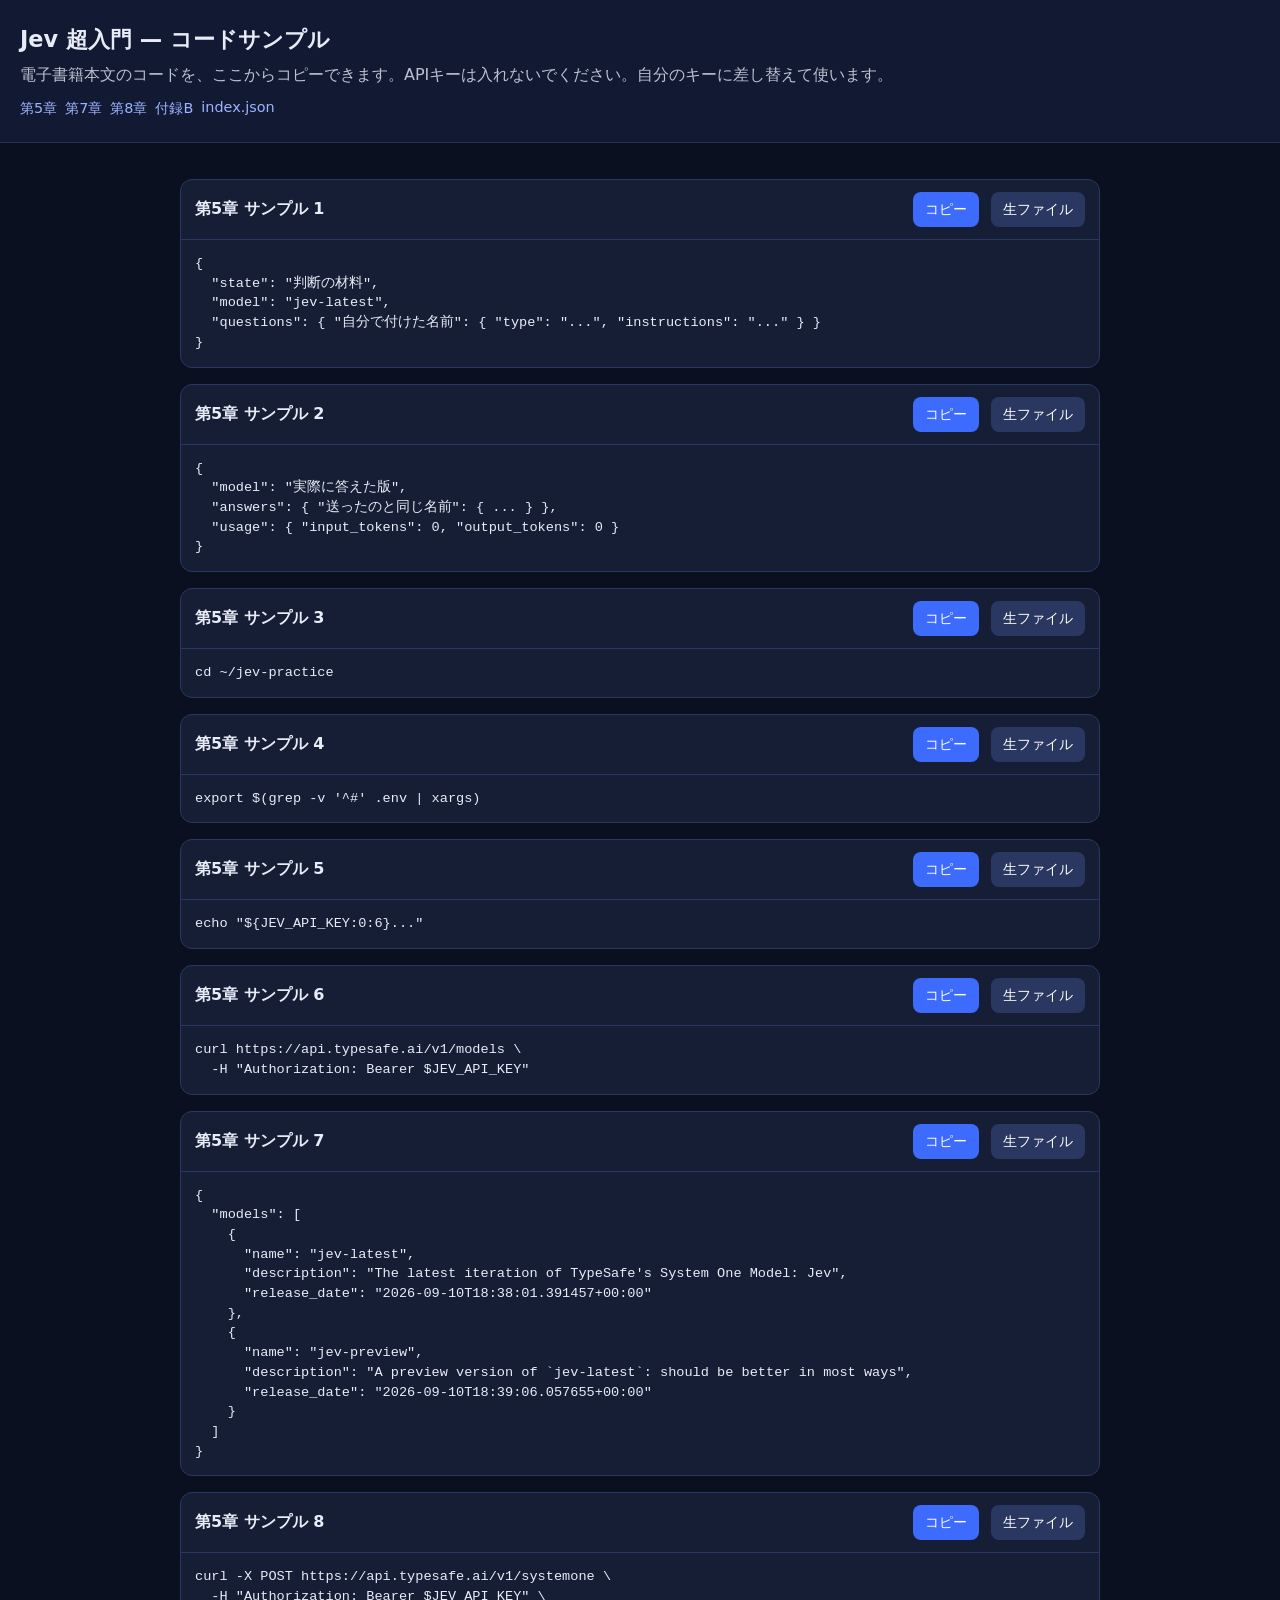
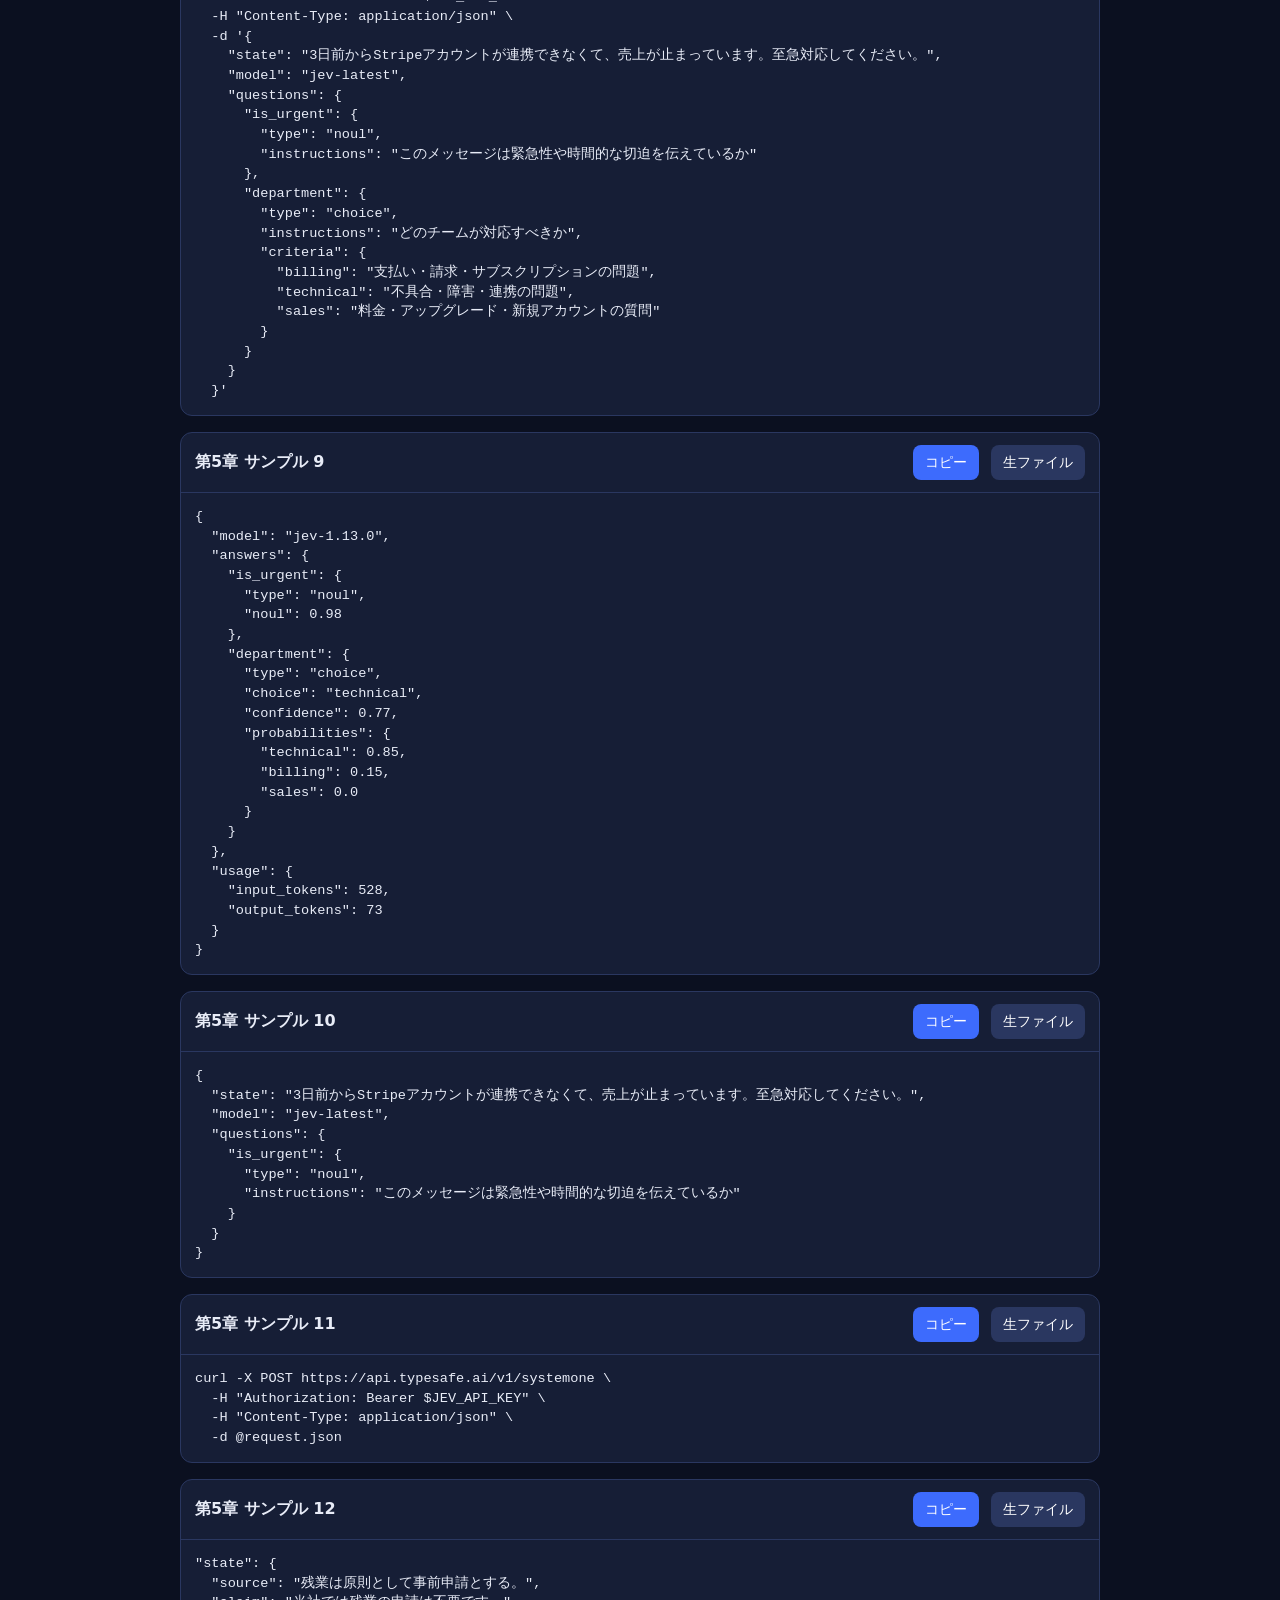
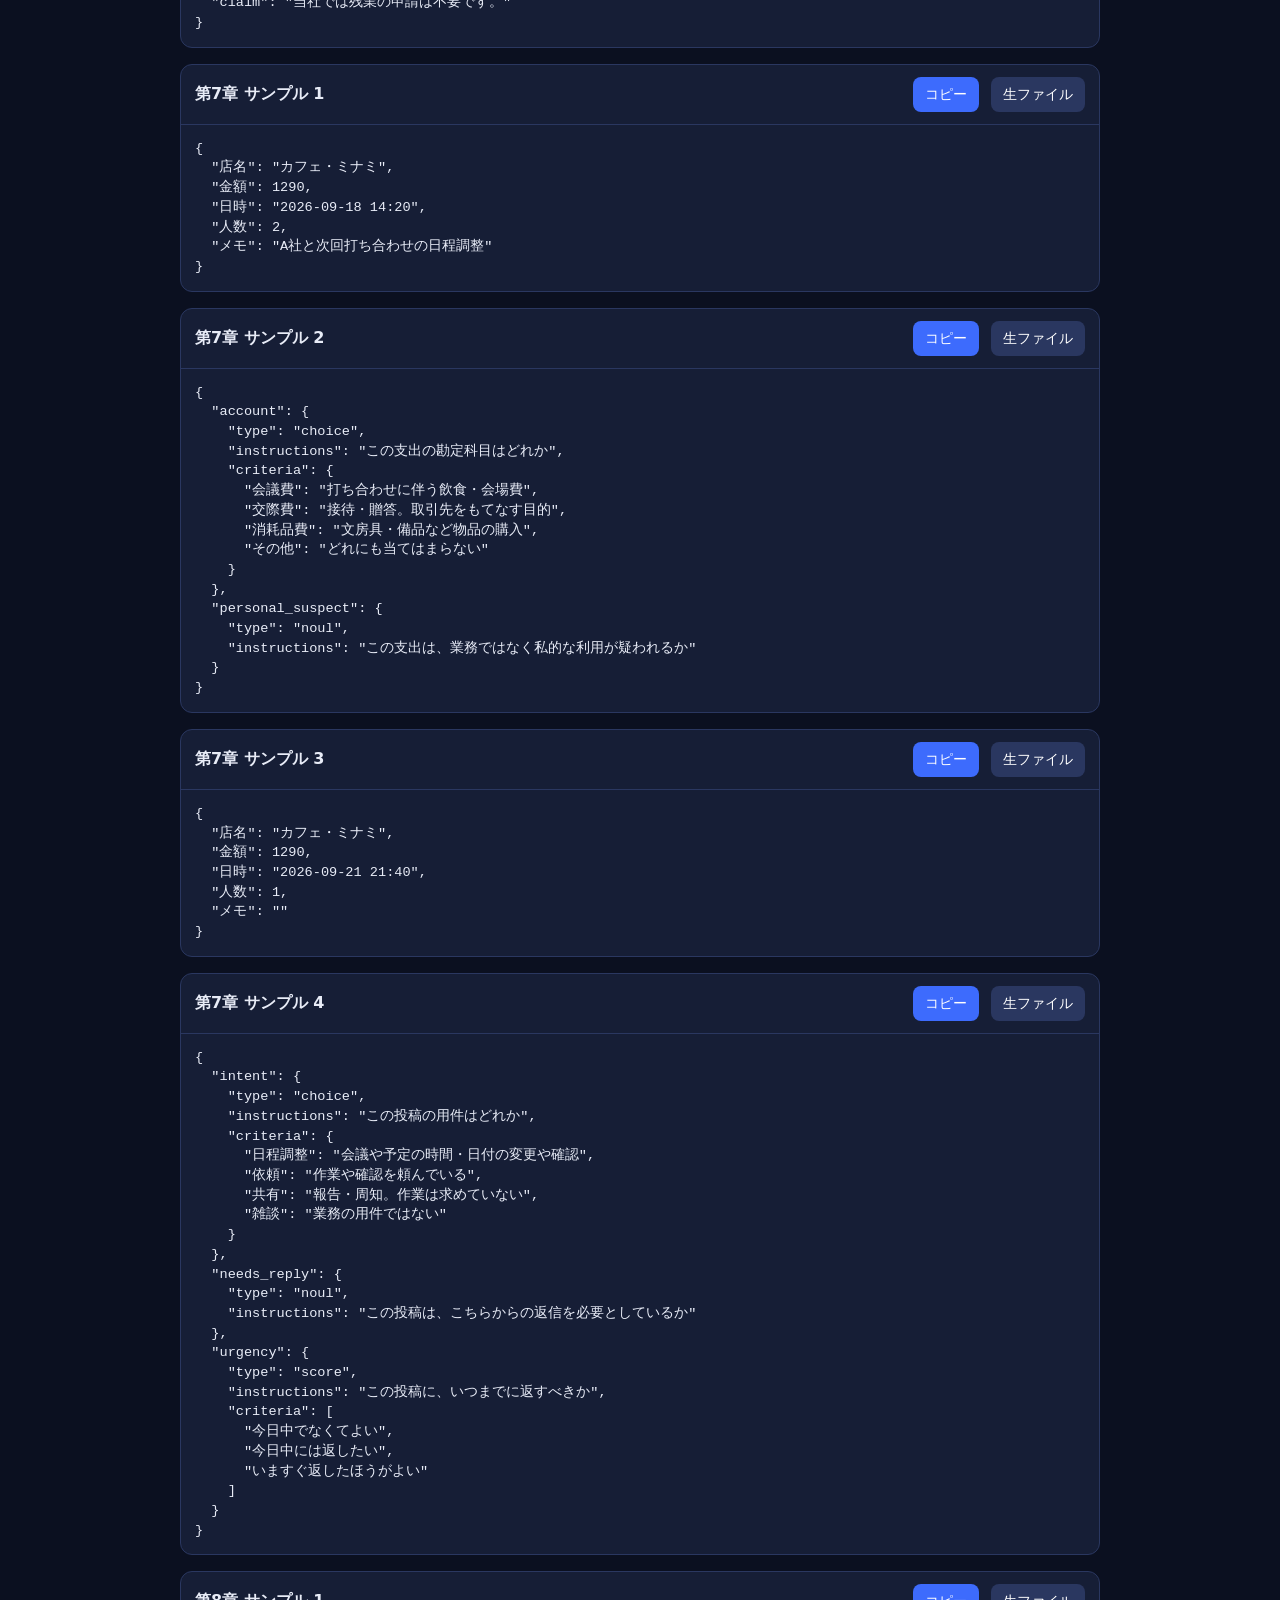
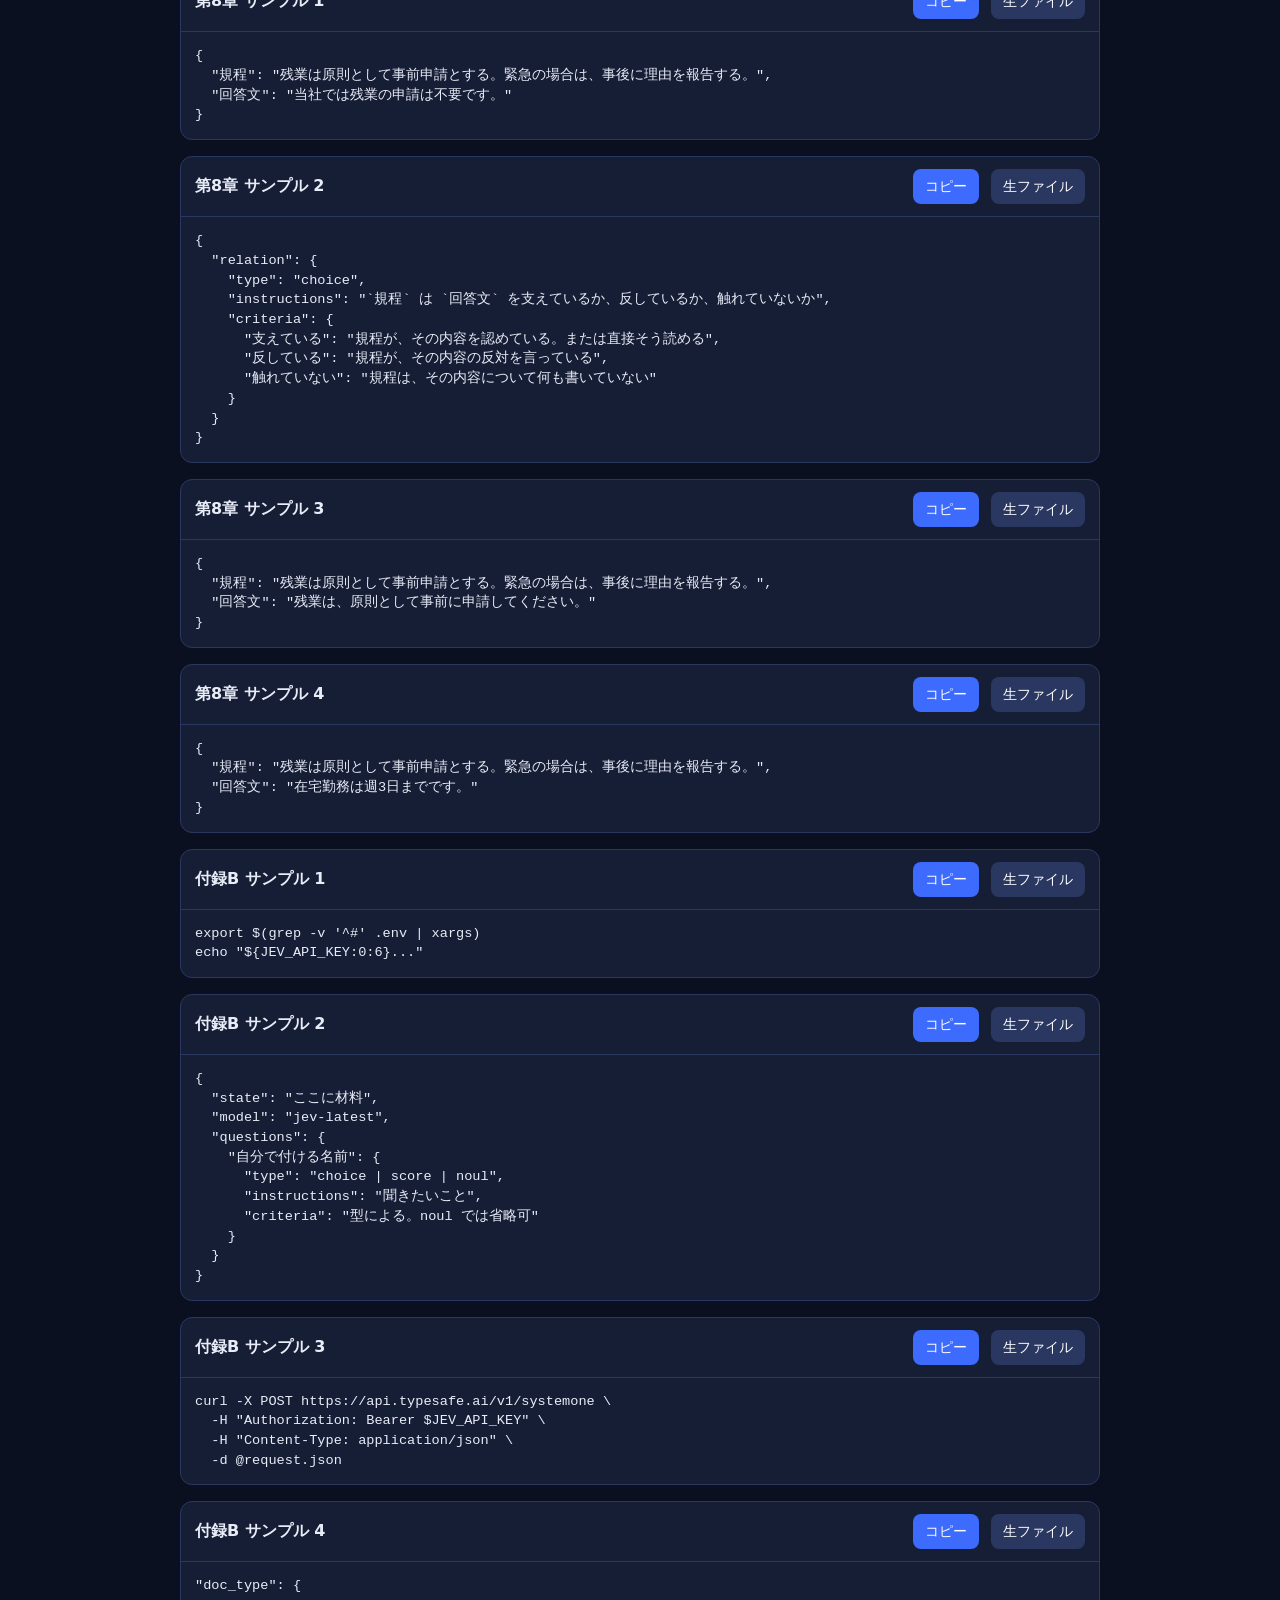
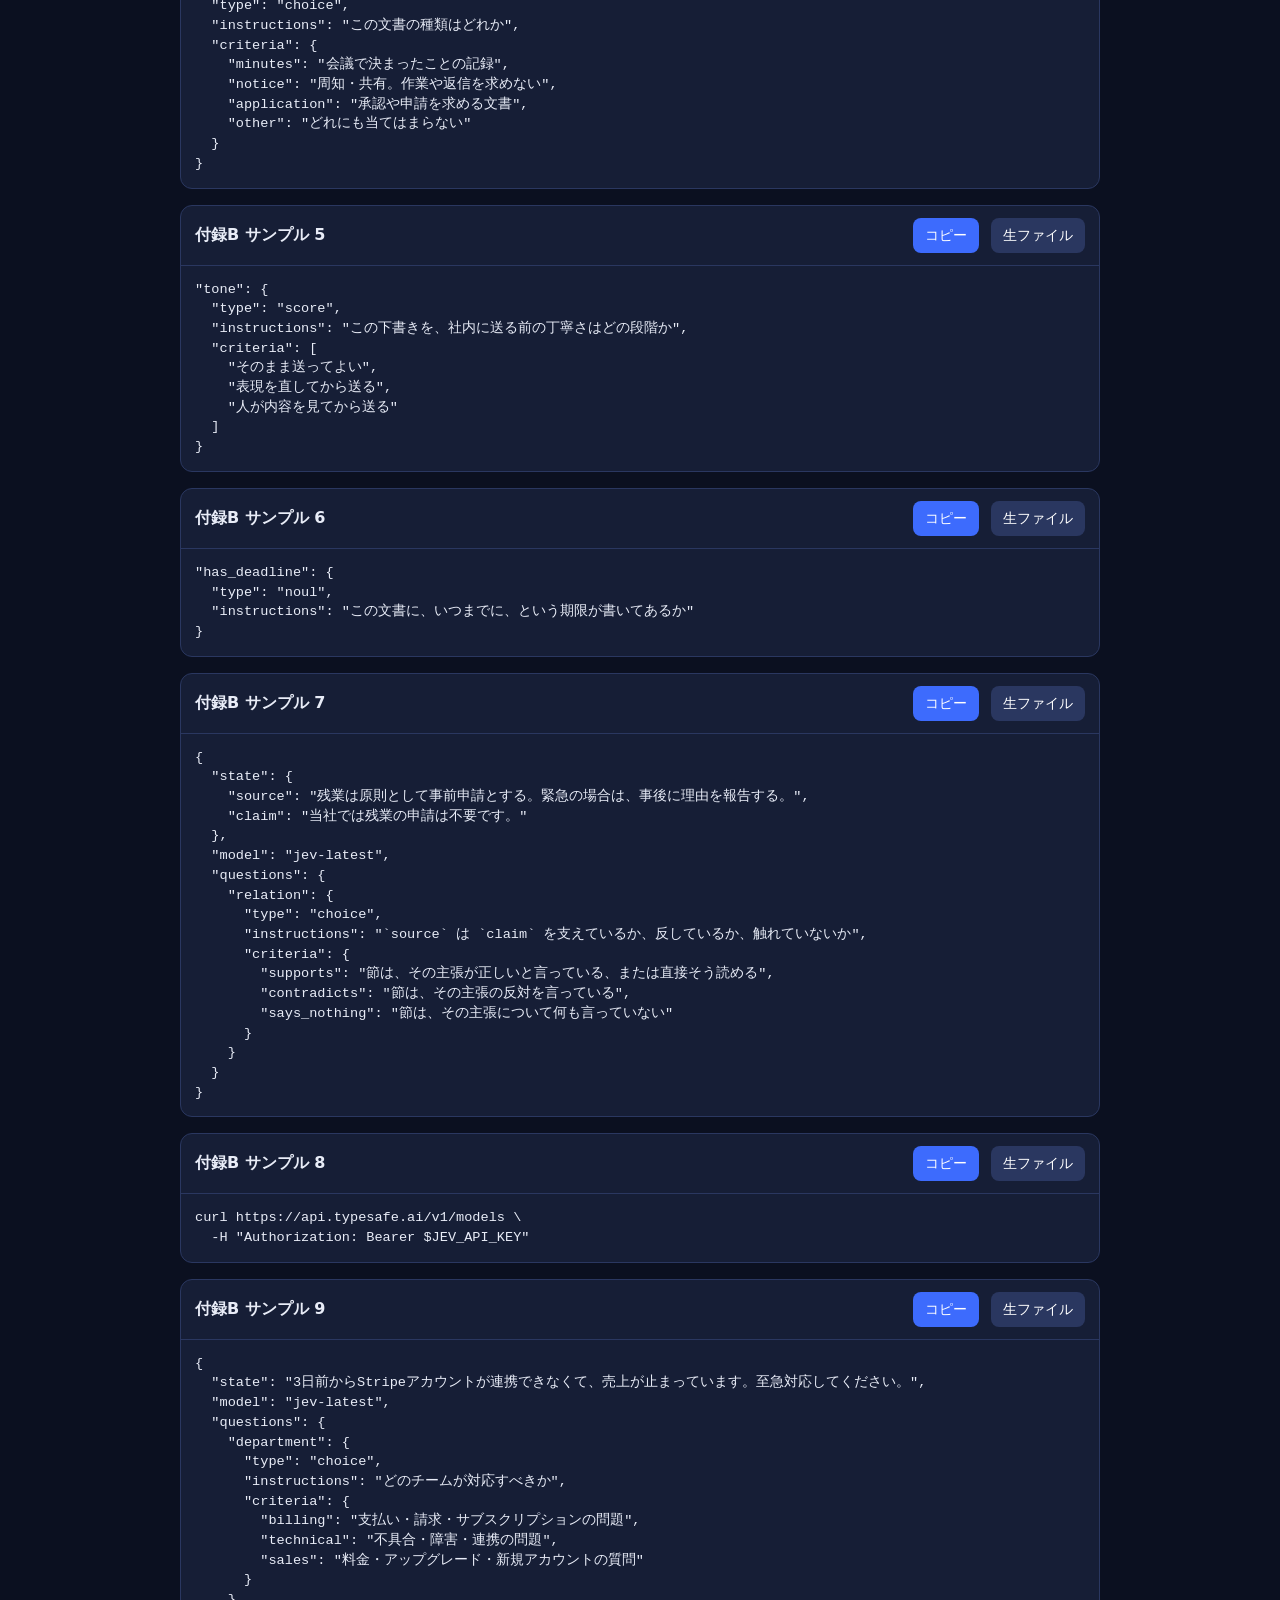
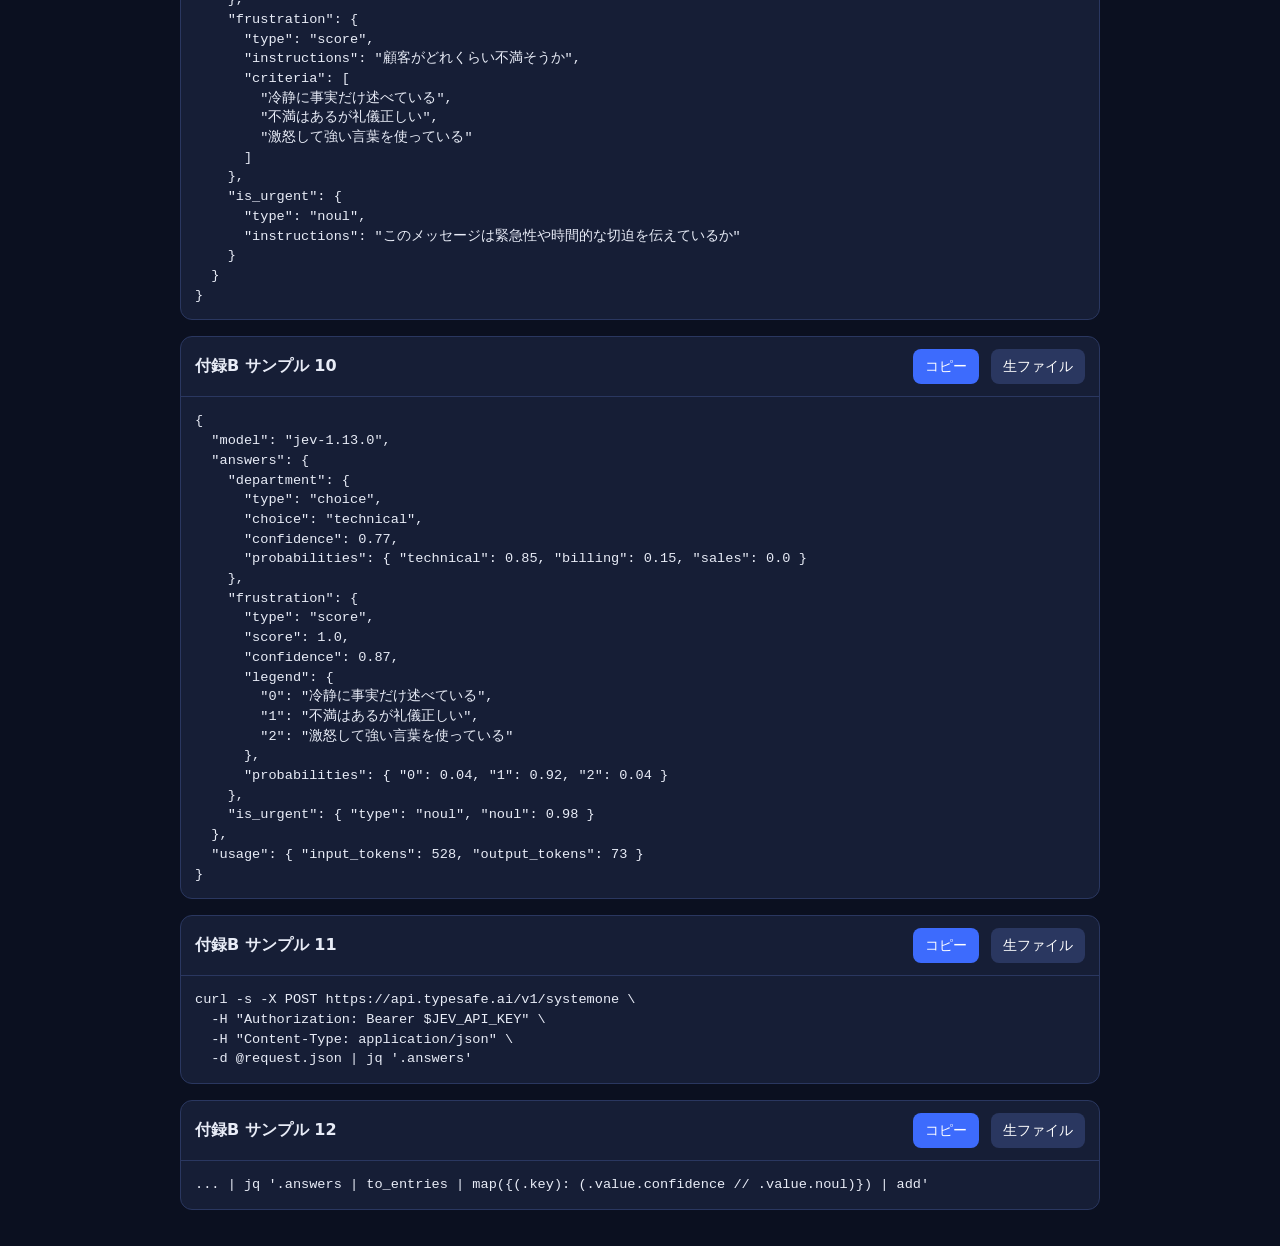
==== index.html @ a3aa5160 "Add Jev ebook code samples for GitHub Pages" ====
<!DOCTYPE html>
<html lang="ja"><head><meta charset="utf-8"/><meta name="viewport" content="width=device-width, initial-scale=1"/>
<title>Jev 本 — コードサンプル</title>
<style>
body{font-family:ui-sans-serif,system-ui,sans-serif;margin:0;background:#0b1020;color:#e8ecf7}
header.site{padding:24px 20px;border-bottom:1px solid #243056;background:#121933}
header.site h1{margin:0 0 8px;font-size:1.4rem}
header.site p{margin:0;opacity:.8;line-height:1.5}
main{max-width:920px;margin:0 auto;padding:20px}
.card{background:#161e36;border:1px solid #2a3760;border-radius:12px;margin:16px 0;overflow:hidden}
.card header{display:flex;gap:12px;align-items:center;padding:12px 14px;border-bottom:1px solid #2a3760;flex-wrap:wrap}
.card h2{flex:1;margin:0;font-size:1rem;min-width:180px}
.card button,.card a{background:#3d6bfd;color:#fff;border:0;border-radius:8px;padding:8px 12px;text-decoration:none;font-size:.9rem;cursor:pointer}
.card a{background:#2a3760}
pre{margin:0;padding:14px;overflow:auto;font-size:.85rem;line-height:1.45}
.toast{position:fixed;right:16px;bottom:16px;background:#22c55e;color:#052e16;padding:10px 14px;border-radius:8px;display:none}
nav{display:flex;flex-wrap:wrap;gap:8px;margin-top:12px}
nav a{color:#9db4ff;text-decoration:none;font-size:.9rem}
</style></head><body>
<header class="site">
  <h1>Jev 超入門 — コードサンプル</h1>
  <p>電子書籍本文のコードを、ここからコピーできます。APIキーは入れないでください。自分のキーに差し替えて使います。</p>
  <nav>
    <a href="#ch05-01">第5章</a>
    <a href="#ch07-01">第7章</a>
    <a href="#ch08-01">第8章</a>
    <a href="#apb-01">付録B</a>
    <a href="samples/index.json">index.json</a>
  </nav>
</header>
<main>
<section class="card" id="ch05-01">
  <header><h2>第5章 サンプル 1</h2>
  <button type="button" data-copy="ch05-01">コピー</button>
  <a href="samples/ch05/01.json">生ファイル</a></header>
  <pre><code id="code-ch05-01" class="language-json">{
  "state": "判断の材料",
  "model": "jev-latest",
  "questions": { "自分で付けた名前": { "type": "...", "instructions": "..." } }
}
</code></pre>
</section><section class="card" id="ch05-02">
  <header><h2>第5章 サンプル 2</h2>
  <button type="button" data-copy="ch05-02">コピー</button>
  <a href="samples/ch05/02.json">生ファイル</a></header>
  <pre><code id="code-ch05-02" class="language-json">{
  "model": "実際に答えた版",
  "answers": { "送ったのと同じ名前": { ... } },
  "usage": { "input_tokens": 0, "output_tokens": 0 }
}
</code></pre>
</section><section class="card" id="ch05-03">
  <header><h2>第5章 サンプル 3</h2>
  <button type="button" data-copy="ch05-03">コピー</button>
  <a href="samples/ch05/03.sh">生ファイル</a></header>
  <pre><code id="code-ch05-03" class="language-bash">cd ~/jev-practice
</code></pre>
</section><section class="card" id="ch05-04">
  <header><h2>第5章 サンプル 4</h2>
  <button type="button" data-copy="ch05-04">コピー</button>
  <a href="samples/ch05/04.sh">生ファイル</a></header>
  <pre><code id="code-ch05-04" class="language-bash">export $(grep -v '^#' .env | xargs)
</code></pre>
</section><section class="card" id="ch05-05">
  <header><h2>第5章 サンプル 5</h2>
  <button type="button" data-copy="ch05-05">コピー</button>
  <a href="samples/ch05/05.sh">生ファイル</a></header>
  <pre><code id="code-ch05-05" class="language-bash">echo "${JEV_API_KEY:0:6}..."
</code></pre>
</section><section class="card" id="ch05-06">
  <header><h2>第5章 サンプル 6</h2>
  <button type="button" data-copy="ch05-06">コピー</button>
  <a href="samples/ch05/06.sh">生ファイル</a></header>
  <pre><code id="code-ch05-06" class="language-bash">curl https://api.typesafe.ai/v1/models \
  -H "Authorization: Bearer $JEV_API_KEY"
</code></pre>
</section><section class="card" id="ch05-07">
  <header><h2>第5章 サンプル 7</h2>
  <button type="button" data-copy="ch05-07">コピー</button>
  <a href="samples/ch05/07.json">生ファイル</a></header>
  <pre><code id="code-ch05-07" class="language-json">{
  "models": [
    {
      "name": "jev-latest",
      "description": "The latest iteration of TypeSafe's System One Model: Jev",
      "release_date": "2026-09-10T18:38:01.391457+00:00"
    },
    {
      "name": "jev-preview",
      "description": "A preview version of `jev-latest`: should be better in most ways",
      "release_date": "2026-09-10T18:39:06.057655+00:00"
    }
  ]
}
</code></pre>
</section><section class="card" id="ch05-08">
  <header><h2>第5章 サンプル 8</h2>
  <button type="button" data-copy="ch05-08">コピー</button>
  <a href="samples/ch05/08.sh">生ファイル</a></header>
  <pre><code id="code-ch05-08" class="language-bash">curl -X POST https://api.typesafe.ai/v1/systemone \
  -H "Authorization: Bearer $JEV_API_KEY" \
  -H "Content-Type: application/json" \
  -d '{
    "state": "3日前からStripeアカウントが連携できなくて、売上が止まっています。至急対応してください。",
    "model": "jev-latest",
    "questions": {
      "is_urgent": {
        "type": "noul",
        "instructions": "このメッセージは緊急性や時間的な切迫を伝えているか"
      },
      "department": {
        "type": "choice",
        "instructions": "どのチームが対応すべきか",
        "criteria": {
          "billing": "支払い・請求・サブスクリプションの問題",
          "technical": "不具合・障害・連携の問題",
          "sales": "料金・アップグレード・新規アカウントの質問"
        }
      }
    }
  }'
</code></pre>
</section><section class="card" id="ch05-09">
  <header><h2>第5章 サンプル 9</h2>
  <button type="button" data-copy="ch05-09">コピー</button>
  <a href="samples/ch05/09.json">生ファイル</a></header>
  <pre><code id="code-ch05-09" class="language-json">{
  "model": "jev-1.13.0",
  "answers": {
    "is_urgent": {
      "type": "noul",
      "noul": 0.98
    },
    "department": {
      "type": "choice",
      "choice": "technical",
      "confidence": 0.77,
      "probabilities": {
        "technical": 0.85,
        "billing": 0.15,
        "sales": 0.0
      }
    }
  },
  "usage": {
    "input_tokens": 528,
    "output_tokens": 73
  }
}
</code></pre>
</section><section class="card" id="ch05-10">
  <header><h2>第5章 サンプル 10</h2>
  <button type="button" data-copy="ch05-10">コピー</button>
  <a href="samples/ch05/10.json">生ファイル</a></header>
  <pre><code id="code-ch05-10" class="language-json">{
  "state": "3日前からStripeアカウントが連携できなくて、売上が止まっています。至急対応してください。",
  "model": "jev-latest",
  "questions": {
    "is_urgent": {
      "type": "noul",
      "instructions": "このメッセージは緊急性や時間的な切迫を伝えているか"
    }
  }
}
</code></pre>
</section><section class="card" id="ch05-11">
  <header><h2>第5章 サンプル 11</h2>
  <button type="button" data-copy="ch05-11">コピー</button>
  <a href="samples/ch05/11.sh">生ファイル</a></header>
  <pre><code id="code-ch05-11" class="language-bash">curl -X POST https://api.typesafe.ai/v1/systemone \
  -H "Authorization: Bearer $JEV_API_KEY" \
  -H "Content-Type: application/json" \
  -d @request.json
</code></pre>
</section><section class="card" id="ch05-12">
  <header><h2>第5章 サンプル 12</h2>
  <button type="button" data-copy="ch05-12">コピー</button>
  <a href="samples/ch05/12.json">生ファイル</a></header>
  <pre><code id="code-ch05-12" class="language-json">"state": {
  "source": "残業は原則として事前申請とする。",
  "claim": "当社では残業の申請は不要です。"
}
</code></pre>
</section><section class="card" id="ch07-01">
  <header><h2>第7章 サンプル 1</h2>
  <button type="button" data-copy="ch07-01">コピー</button>
  <a href="samples/ch07/01.json">生ファイル</a></header>
  <pre><code id="code-ch07-01" class="language-json">{
  "店名": "カフェ・ミナミ",
  "金額": 1290,
  "日時": "2026-09-18 14:20",
  "人数": 2,
  "メモ": "A社と次回打ち合わせの日程調整"
}
</code></pre>
</section><section class="card" id="ch07-02">
  <header><h2>第7章 サンプル 2</h2>
  <button type="button" data-copy="ch07-02">コピー</button>
  <a href="samples/ch07/02.json">生ファイル</a></header>
  <pre><code id="code-ch07-02" class="language-json">{
  "account": {
    "type": "choice",
    "instructions": "この支出の勘定科目はどれか",
    "criteria": {
      "会議費": "打ち合わせに伴う飲食・会場費",
      "交際費": "接待・贈答。取引先をもてなす目的",
      "消耗品費": "文房具・備品など物品の購入",
      "その他": "どれにも当てはまらない"
    }
  },
  "personal_suspect": {
    "type": "noul",
    "instructions": "この支出は、業務ではなく私的な利用が疑われるか"
  }
}
</code></pre>
</section><section class="card" id="ch07-03">
  <header><h2>第7章 サンプル 3</h2>
  <button type="button" data-copy="ch07-03">コピー</button>
  <a href="samples/ch07/03.json">生ファイル</a></header>
  <pre><code id="code-ch07-03" class="language-json">{
  "店名": "カフェ・ミナミ",
  "金額": 1290,
  "日時": "2026-09-21 21:40",
  "人数": 1,
  "メモ": ""
}
</code></pre>
</section><section class="card" id="ch07-04">
  <header><h2>第7章 サンプル 4</h2>
  <button type="button" data-copy="ch07-04">コピー</button>
  <a href="samples/ch07/04.json">生ファイル</a></header>
  <pre><code id="code-ch07-04" class="language-json">{
  "intent": {
    "type": "choice",
    "instructions": "この投稿の用件はどれか",
    "criteria": {
      "日程調整": "会議や予定の時間・日付の変更や確認",
      "依頼": "作業や確認を頼んでいる",
      "共有": "報告・周知。作業は求めていない",
      "雑談": "業務の用件ではない"
    }
  },
  "needs_reply": {
    "type": "noul",
    "instructions": "この投稿は、こちらからの返信を必要としているか"
  },
  "urgency": {
    "type": "score",
    "instructions": "この投稿に、いつまでに返すべきか",
    "criteria": [
      "今日中でなくてよい",
      "今日中には返したい",
      "いますぐ返したほうがよい"
    ]
  }
}
</code></pre>
</section><section class="card" id="ch08-01">
  <header><h2>第8章 サンプル 1</h2>
  <button type="button" data-copy="ch08-01">コピー</button>
  <a href="samples/ch08/01.json">生ファイル</a></header>
  <pre><code id="code-ch08-01" class="language-json">{
  "規程": "残業は原則として事前申請とする。緊急の場合は、事後に理由を報告する。",
  "回答文": "当社では残業の申請は不要です。"
}
</code></pre>
</section><section class="card" id="ch08-02">
  <header><h2>第8章 サンプル 2</h2>
  <button type="button" data-copy="ch08-02">コピー</button>
  <a href="samples/ch08/02.json">生ファイル</a></header>
  <pre><code id="code-ch08-02" class="language-json">{
  "relation": {
    "type": "choice",
    "instructions": "`規程` は `回答文` を支えているか、反しているか、触れていないか",
    "criteria": {
      "支えている": "規程が、その内容を認めている。または直接そう読める",
      "反している": "規程が、その内容の反対を言っている",
      "触れていない": "規程は、その内容について何も書いていない"
    }
  }
}
</code></pre>
</section><section class="card" id="ch08-03">
  <header><h2>第8章 サンプル 3</h2>
  <button type="button" data-copy="ch08-03">コピー</button>
  <a href="samples/ch08/03.json">生ファイル</a></header>
  <pre><code id="code-ch08-03" class="language-json">{
  "規程": "残業は原則として事前申請とする。緊急の場合は、事後に理由を報告する。",
  "回答文": "残業は、原則として事前に申請してください。"
}
</code></pre>
</section><section class="card" id="ch08-04">
  <header><h2>第8章 サンプル 4</h2>
  <button type="button" data-copy="ch08-04">コピー</button>
  <a href="samples/ch08/04.json">生ファイル</a></header>
  <pre><code id="code-ch08-04" class="language-json">{
  "規程": "残業は原則として事前申請とする。緊急の場合は、事後に理由を報告する。",
  "回答文": "在宅勤務は週3日までです。"
}
</code></pre>
</section><section class="card" id="apb-01">
  <header><h2>付録B サンプル 1</h2>
  <button type="button" data-copy="apb-01">コピー</button>
  <a href="samples/appendix-b/01.sh">生ファイル</a></header>
  <pre><code id="code-apb-01" class="language-bash">export $(grep -v '^#' .env | xargs)
echo "${JEV_API_KEY:0:6}..."
</code></pre>
</section><section class="card" id="apb-02">
  <header><h2>付録B サンプル 2</h2>
  <button type="button" data-copy="apb-02">コピー</button>
  <a href="samples/appendix-b/02.json">生ファイル</a></header>
  <pre><code id="code-apb-02" class="language-json">{
  "state": "ここに材料",
  "model": "jev-latest",
  "questions": {
    "自分で付ける名前": {
      "type": "choice | score | noul",
      "instructions": "聞きたいこと",
      "criteria": "型による。noul では省略可"
    }
  }
}
</code></pre>
</section><section class="card" id="apb-03">
  <header><h2>付録B サンプル 3</h2>
  <button type="button" data-copy="apb-03">コピー</button>
  <a href="samples/appendix-b/03.sh">生ファイル</a></header>
  <pre><code id="code-apb-03" class="language-bash">curl -X POST https://api.typesafe.ai/v1/systemone \
  -H "Authorization: Bearer $JEV_API_KEY" \
  -H "Content-Type: application/json" \
  -d @request.json
</code></pre>
</section><section class="card" id="apb-04">
  <header><h2>付録B サンプル 4</h2>
  <button type="button" data-copy="apb-04">コピー</button>
  <a href="samples/appendix-b/04.json">生ファイル</a></header>
  <pre><code id="code-apb-04" class="language-json">"doc_type": {
  "type": "choice",
  "instructions": "この文書の種類はどれか",
  "criteria": {
    "minutes": "会議で決まったことの記録",
    "notice": "周知・共有。作業や返信を求めない",
    "application": "承認や申請を求める文書",
    "other": "どれにも当てはまらない"
  }
}
</code></pre>
</section><section class="card" id="apb-05">
  <header><h2>付録B サンプル 5</h2>
  <button type="button" data-copy="apb-05">コピー</button>
  <a href="samples/appendix-b/05.json">生ファイル</a></header>
  <pre><code id="code-apb-05" class="language-json">"tone": {
  "type": "score",
  "instructions": "この下書きを、社内に送る前の丁寧さはどの段階か",
  "criteria": [
    "そのまま送ってよい",
    "表現を直してから送る",
    "人が内容を見てから送る"
  ]
}
</code></pre>
</section><section class="card" id="apb-06">
  <header><h2>付録B サンプル 6</h2>
  <button type="button" data-copy="apb-06">コピー</button>
  <a href="samples/appendix-b/06.json">生ファイル</a></header>
  <pre><code id="code-apb-06" class="language-json">"has_deadline": {
  "type": "noul",
  "instructions": "この文書に、いつまでに、という期限が書いてあるか"
}
</code></pre>
</section><section class="card" id="apb-07">
  <header><h2>付録B サンプル 7</h2>
  <button type="button" data-copy="apb-07">コピー</button>
  <a href="samples/appendix-b/07.json">生ファイル</a></header>
  <pre><code id="code-apb-07" class="language-json">{
  "state": {
    "source": "残業は原則として事前申請とする。緊急の場合は、事後に理由を報告する。",
    "claim": "当社では残業の申請は不要です。"
  },
  "model": "jev-latest",
  "questions": {
    "relation": {
      "type": "choice",
      "instructions": "`source` は `claim` を支えているか、反しているか、触れていないか",
      "criteria": {
        "supports": "節は、その主張が正しいと言っている、または直接そう読める",
        "contradicts": "節は、その主張の反対を言っている",
        "says_nothing": "節は、その主張について何も言っていない"
      }
    }
  }
}
</code></pre>
</section><section class="card" id="apb-08">
  <header><h2>付録B サンプル 8</h2>
  <button type="button" data-copy="apb-08">コピー</button>
  <a href="samples/appendix-b/08.sh">生ファイル</a></header>
  <pre><code id="code-apb-08" class="language-bash">curl https://api.typesafe.ai/v1/models \
  -H "Authorization: Bearer $JEV_API_KEY"
</code></pre>
</section><section class="card" id="apb-09">
  <header><h2>付録B サンプル 9</h2>
  <button type="button" data-copy="apb-09">コピー</button>
  <a href="samples/appendix-b/09.json">生ファイル</a></header>
  <pre><code id="code-apb-09" class="language-json">{
  "state": "3日前からStripeアカウントが連携できなくて、売上が止まっています。至急対応してください。",
  "model": "jev-latest",
  "questions": {
    "department": {
      "type": "choice",
      "instructions": "どのチームが対応すべきか",
      "criteria": {
        "billing": "支払い・請求・サブスクリプションの問題",
        "technical": "不具合・障害・連携の問題",
        "sales": "料金・アップグレード・新規アカウントの質問"
      }
    },
    "frustration": {
      "type": "score",
      "instructions": "顧客がどれくらい不満そうか",
      "criteria": [
        "冷静に事実だけ述べている",
        "不満はあるが礼儀正しい",
        "激怒して強い言葉を使っている"
      ]
    },
    "is_urgent": {
      "type": "noul",
      "instructions": "このメッセージは緊急性や時間的な切迫を伝えているか"
    }
  }
}
</code></pre>
</section><section class="card" id="apb-10">
  <header><h2>付録B サンプル 10</h2>
  <button type="button" data-copy="apb-10">コピー</button>
  <a href="samples/appendix-b/10.json">生ファイル</a></header>
  <pre><code id="code-apb-10" class="language-json">{
  "model": "jev-1.13.0",
  "answers": {
    "department": {
      "type": "choice",
      "choice": "technical",
      "confidence": 0.77,
      "probabilities": { "technical": 0.85, "billing": 0.15, "sales": 0.0 }
    },
    "frustration": {
      "type": "score",
      "score": 1.0,
      "confidence": 0.87,
      "legend": {
        "0": "冷静に事実だけ述べている",
        "1": "不満はあるが礼儀正しい",
        "2": "激怒して強い言葉を使っている"
      },
      "probabilities": { "0": 0.04, "1": 0.92, "2": 0.04 }
    },
    "is_urgent": { "type": "noul", "noul": 0.98 }
  },
  "usage": { "input_tokens": 528, "output_tokens": 73 }
}
</code></pre>
</section><section class="card" id="apb-11">
  <header><h2>付録B サンプル 11</h2>
  <button type="button" data-copy="apb-11">コピー</button>
  <a href="samples/appendix-b/11.sh">生ファイル</a></header>
  <pre><code id="code-apb-11" class="language-bash">curl -s -X POST https://api.typesafe.ai/v1/systemone \
  -H "Authorization: Bearer $JEV_API_KEY" \
  -H "Content-Type: application/json" \
  -d @request.json | jq '.answers'
</code></pre>
</section><section class="card" id="apb-12">
  <header><h2>付録B サンプル 12</h2>
  <button type="button" data-copy="apb-12">コピー</button>
  <a href="samples/appendix-b/12.sh">生ファイル</a></header>
  <pre><code id="code-apb-12" class="language-bash">... | jq '.answers | to_entries | map({(.key): (.value.confidence // .value.noul)}) | add'
</code></pre>
</section>
</main>
<div class="toast" id="toast">コピーしました</div>
<script>
document.querySelectorAll('[data-copy]').forEach(btn=>{
  btn.addEventListener('click', async ()=>{
    const id=btn.getAttribute('data-copy');
    const text=document.getElementById('code-'+id).innerText;
    await navigator.clipboard.writeText(text);
    const t=document.getElementById('toast');
    t.style.display='block';
    setTimeout(()=>t.style.display='none',1200);
  });
});
</script>
</body></html>
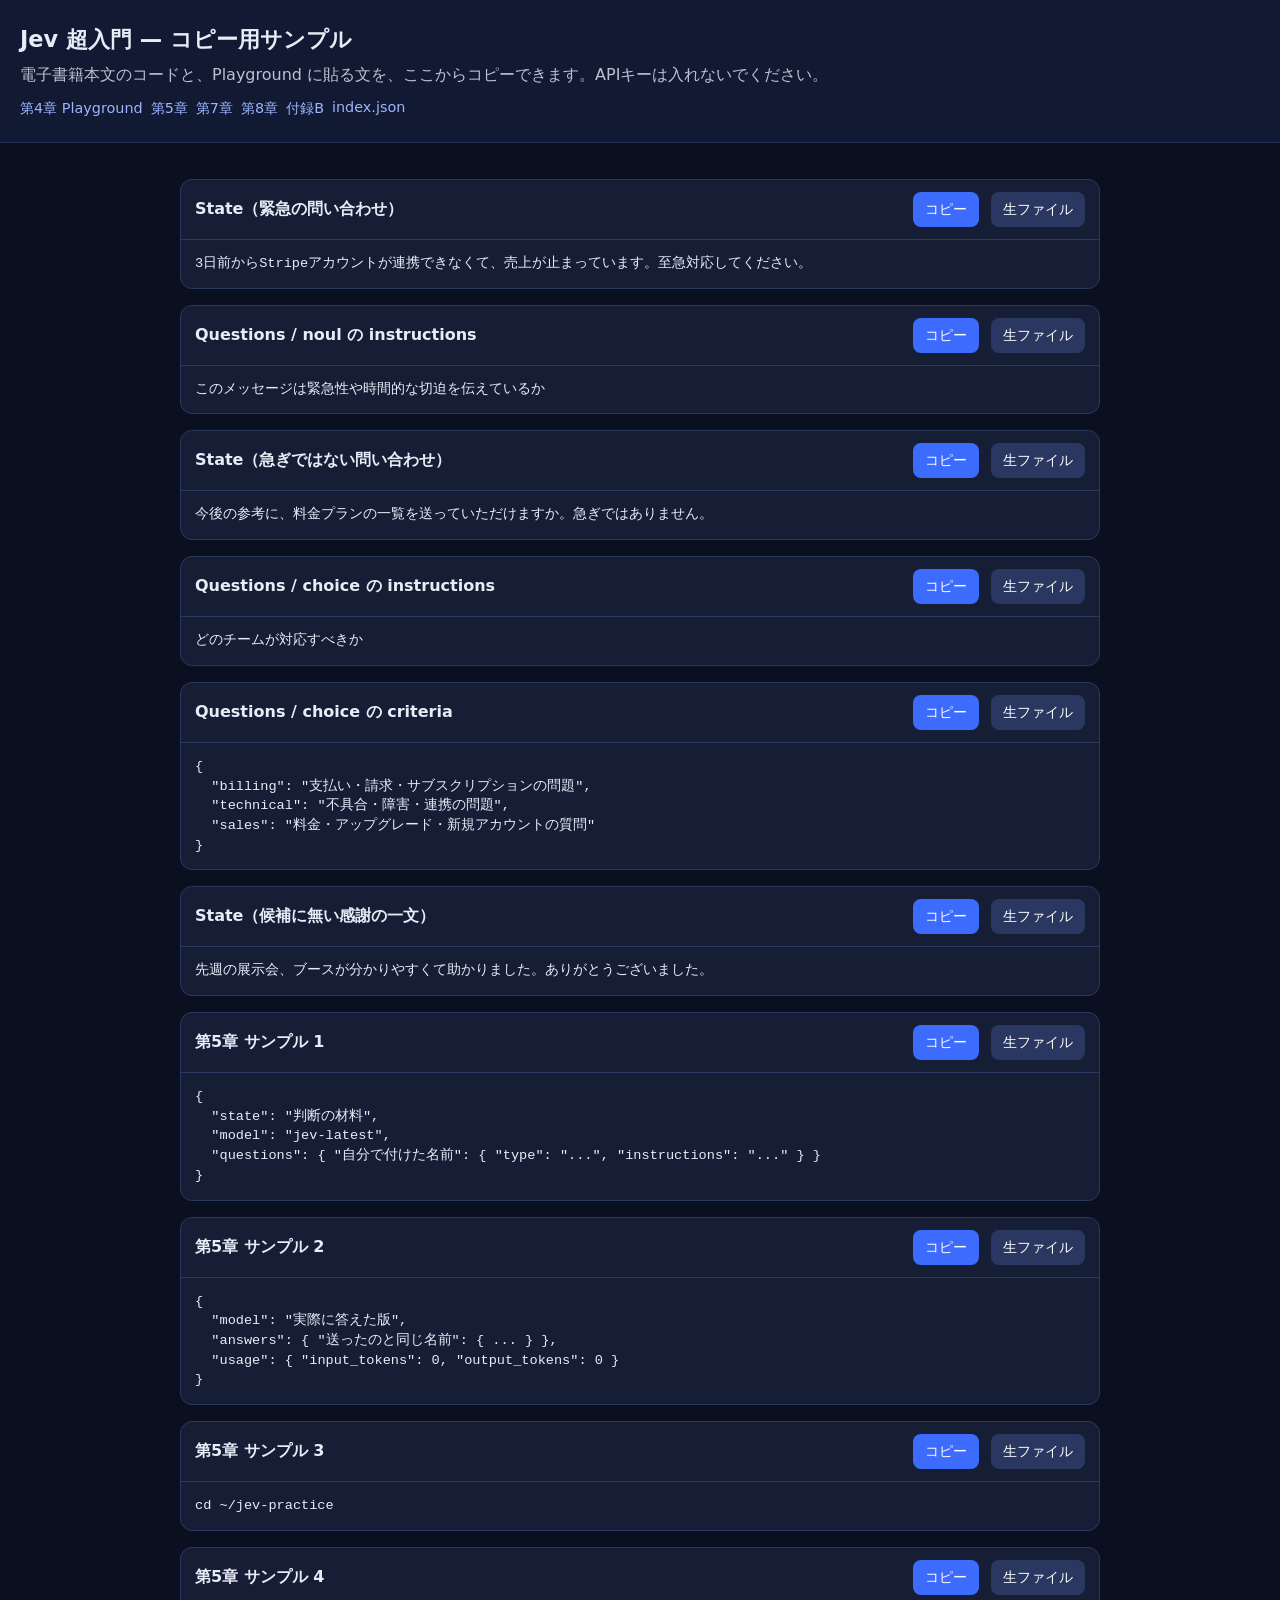
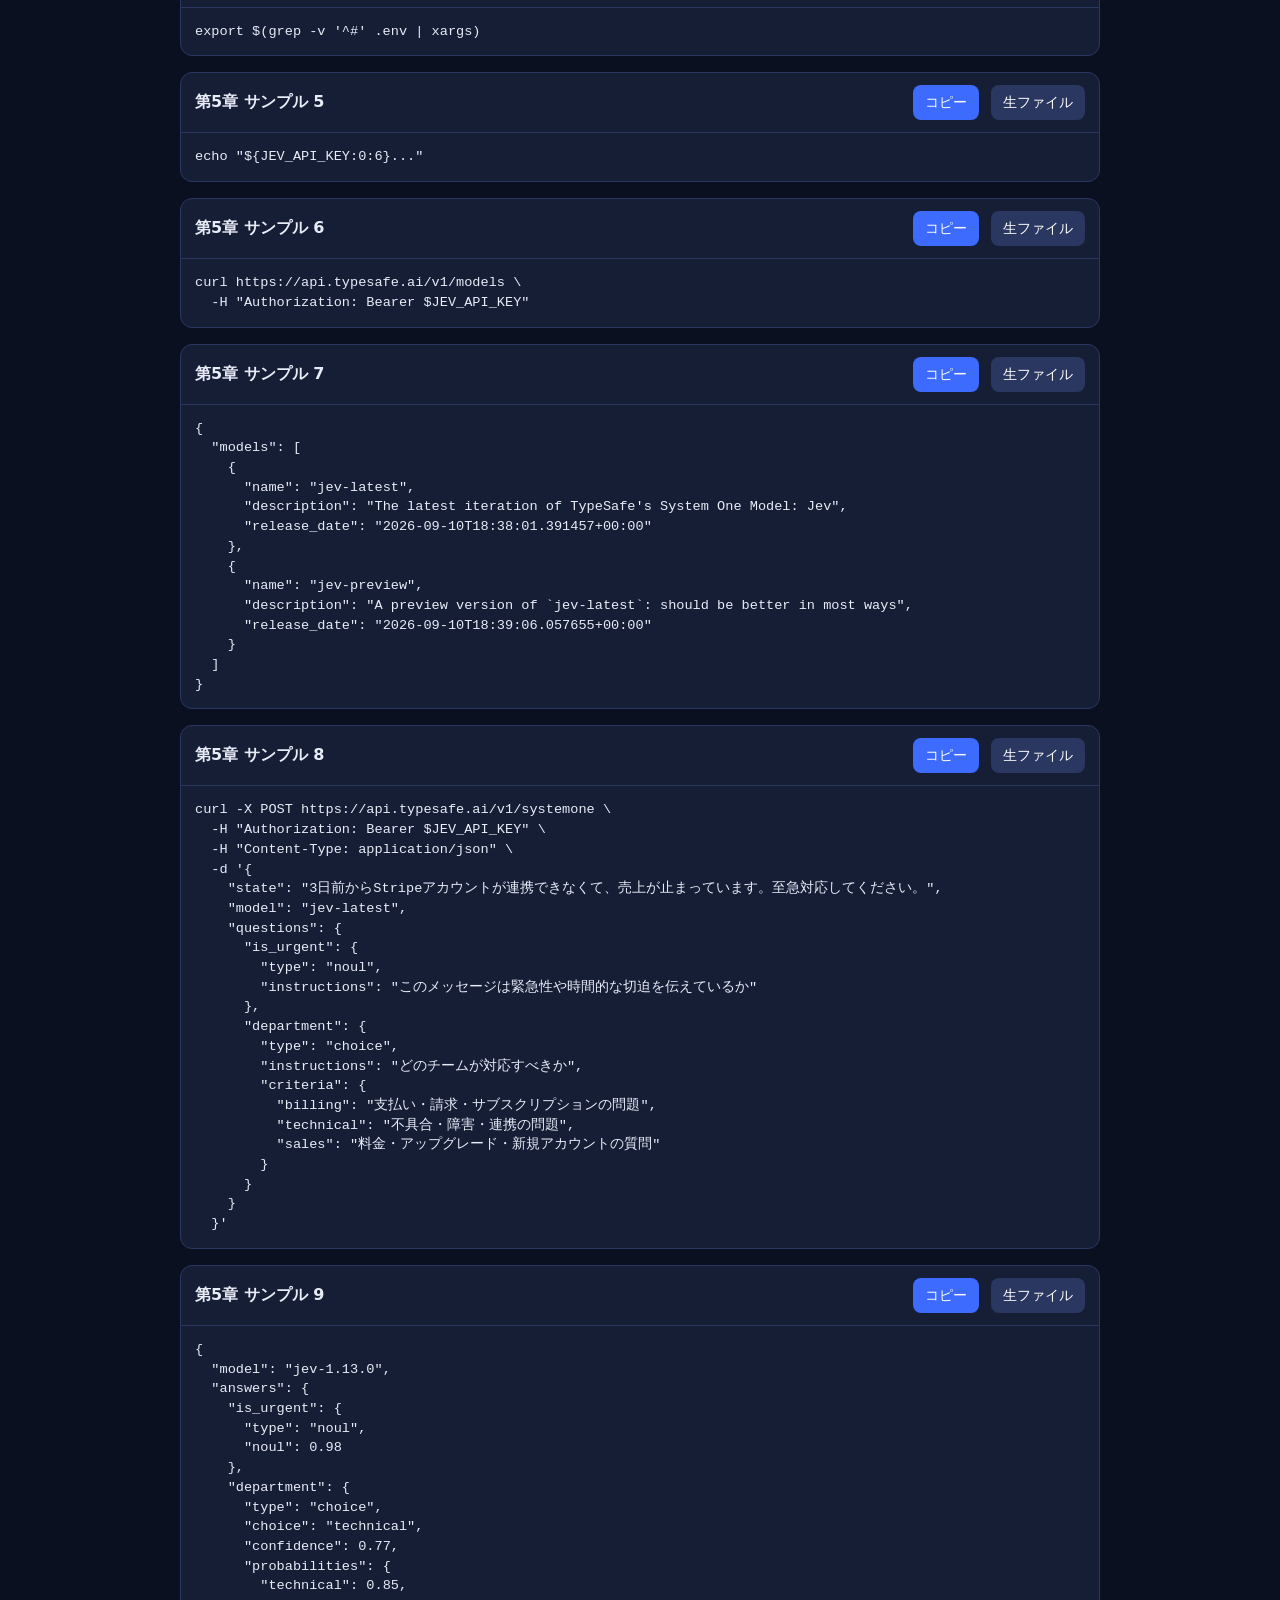
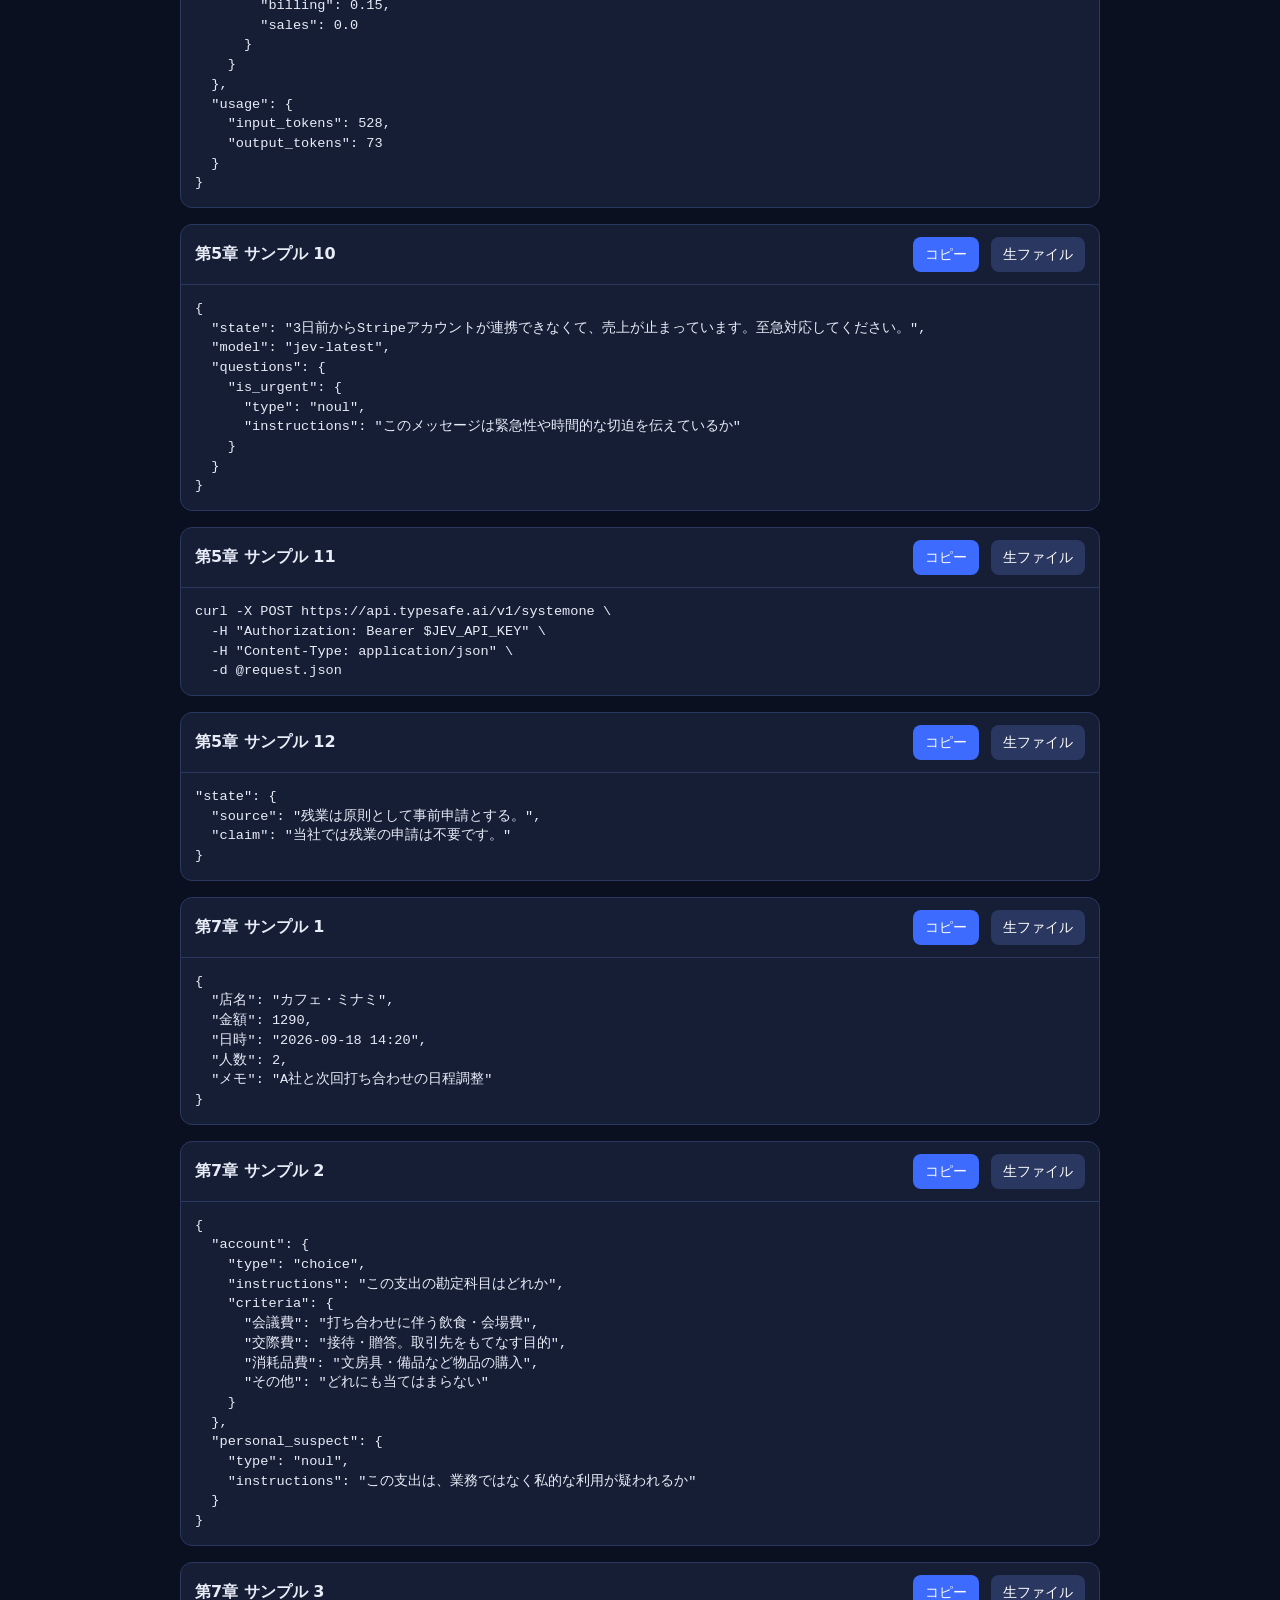
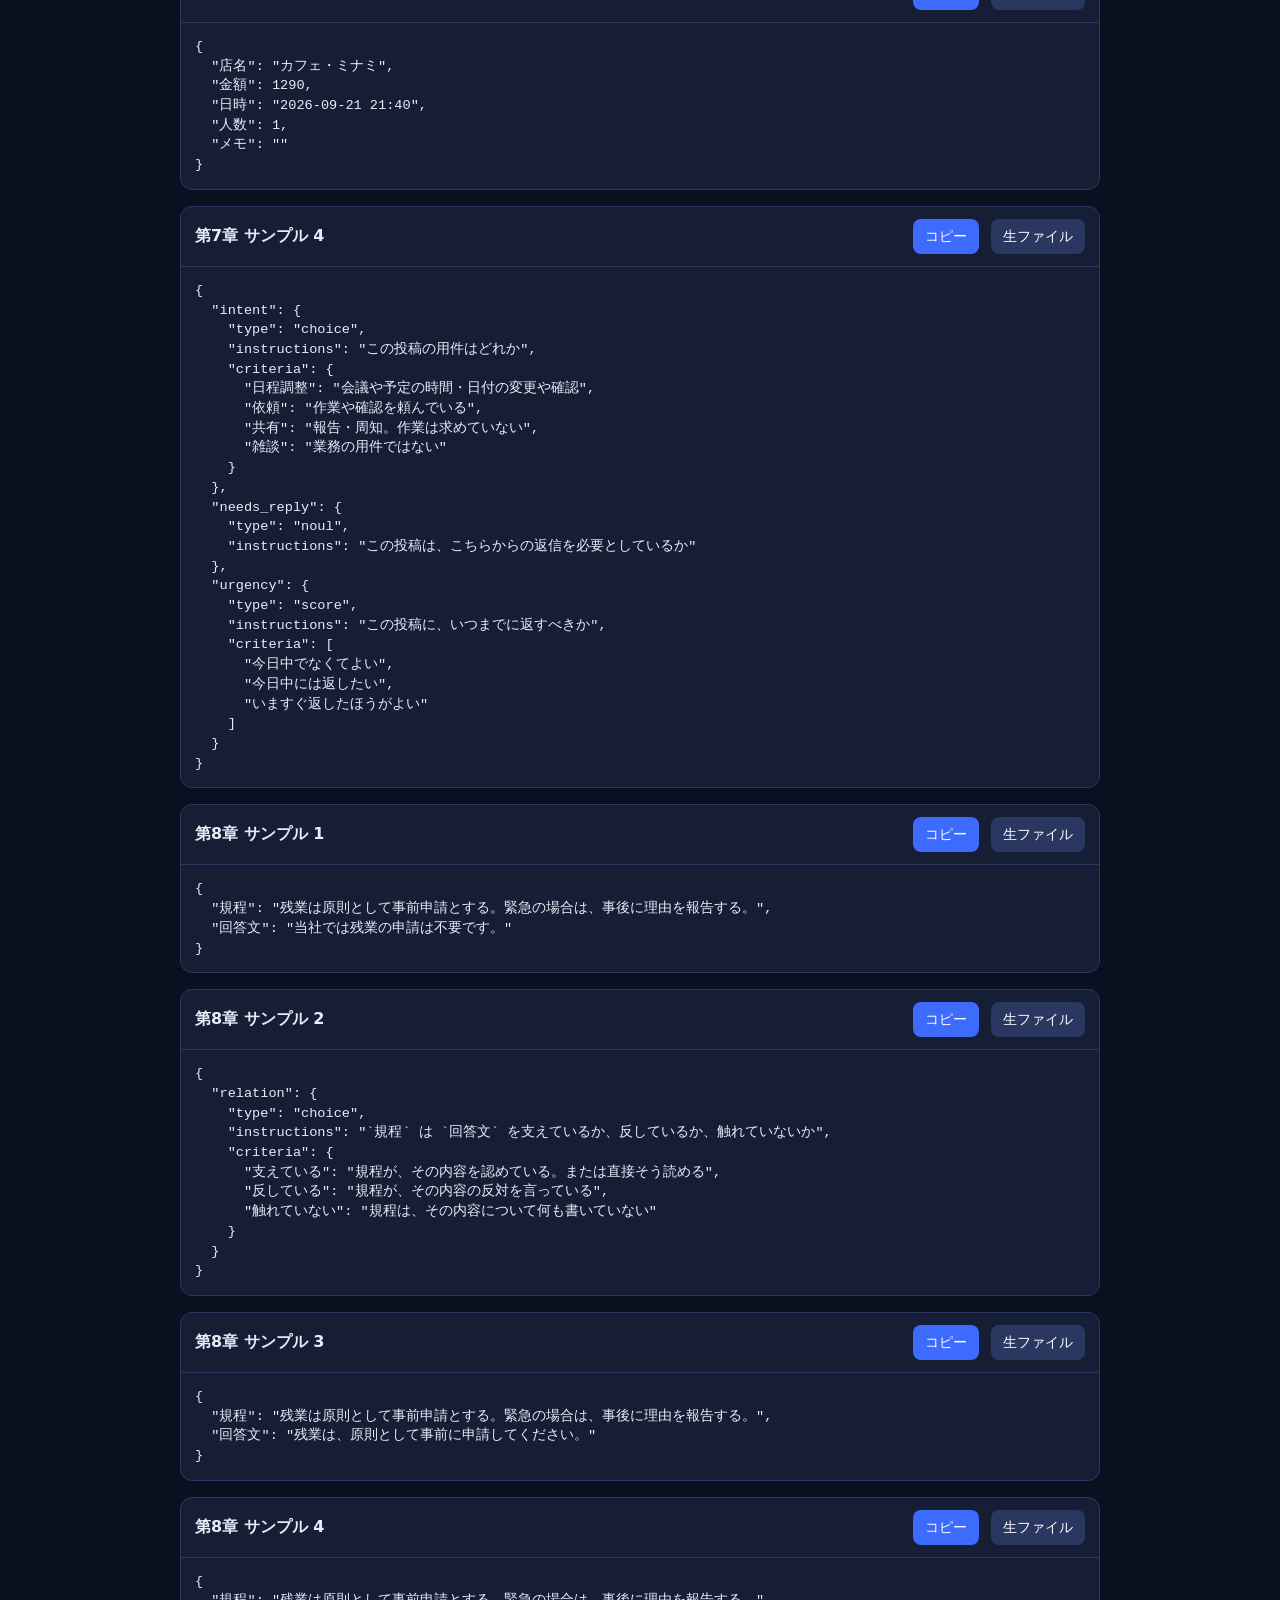
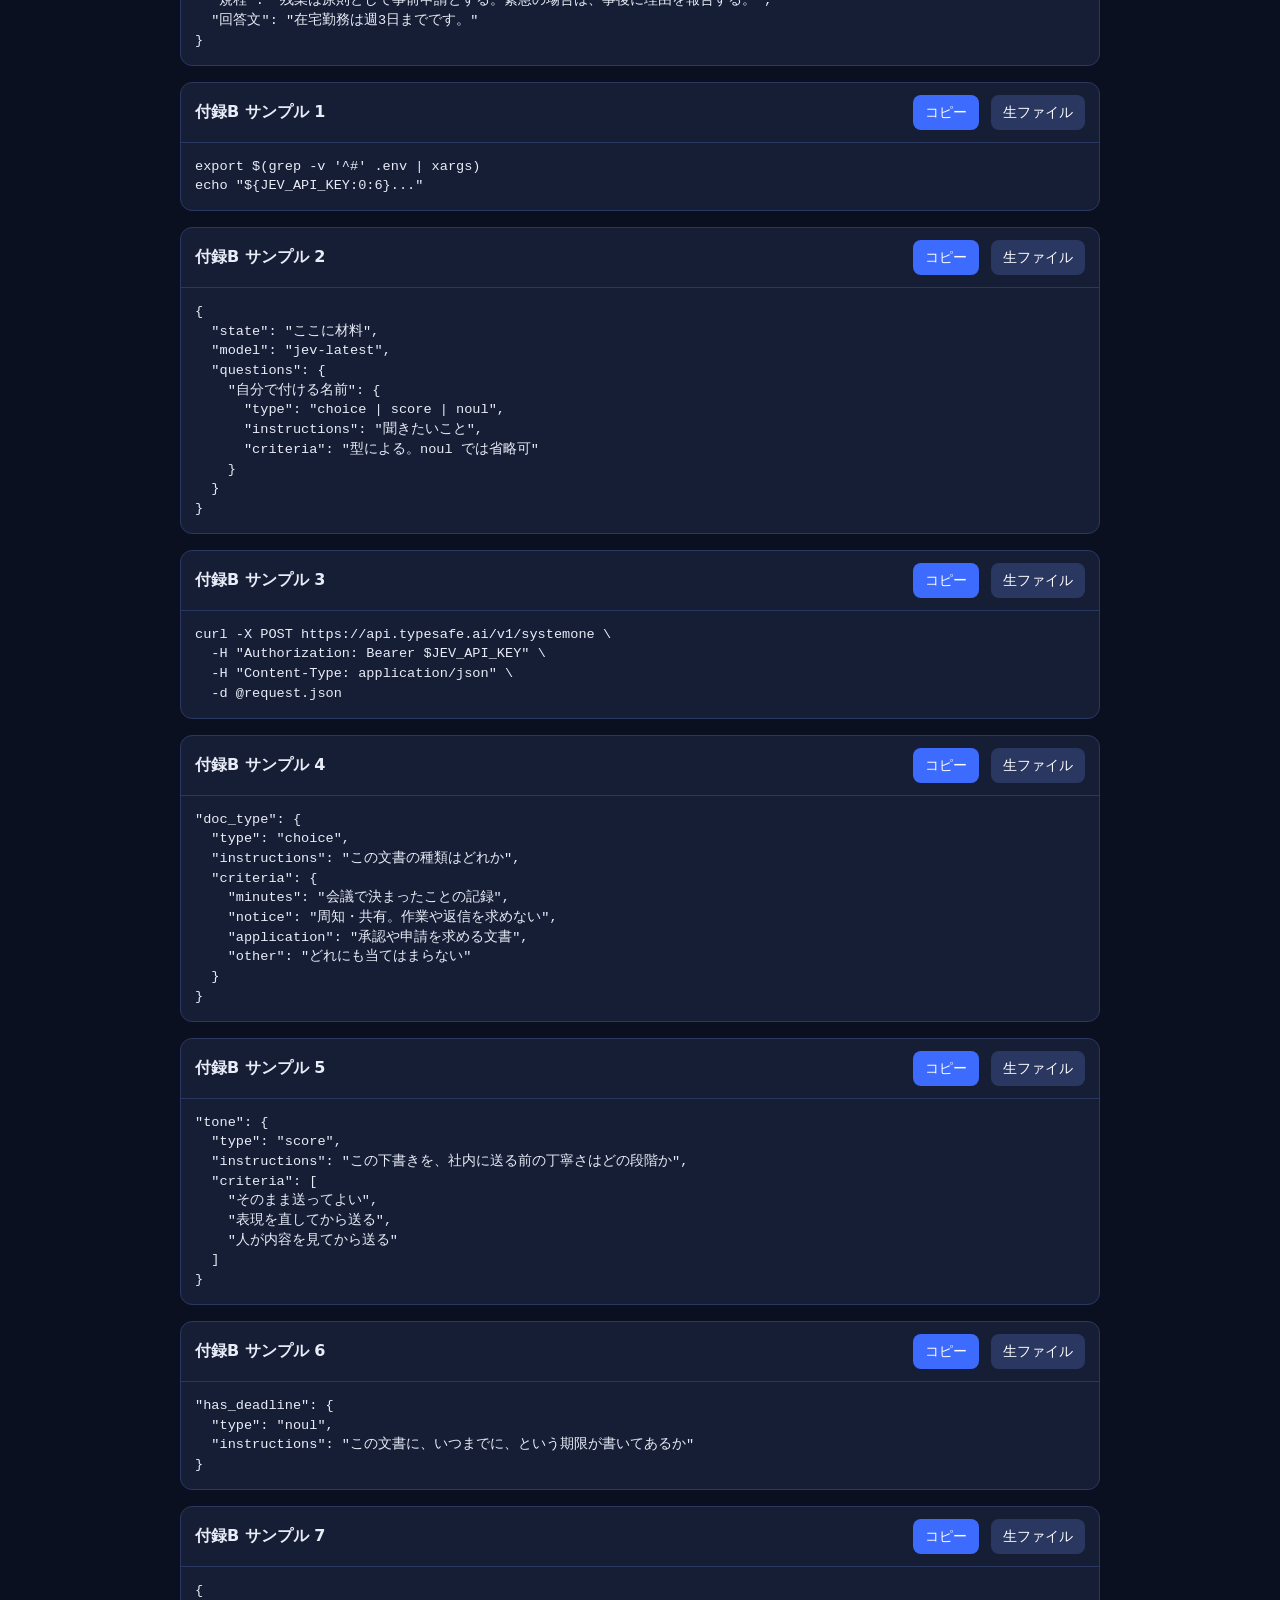
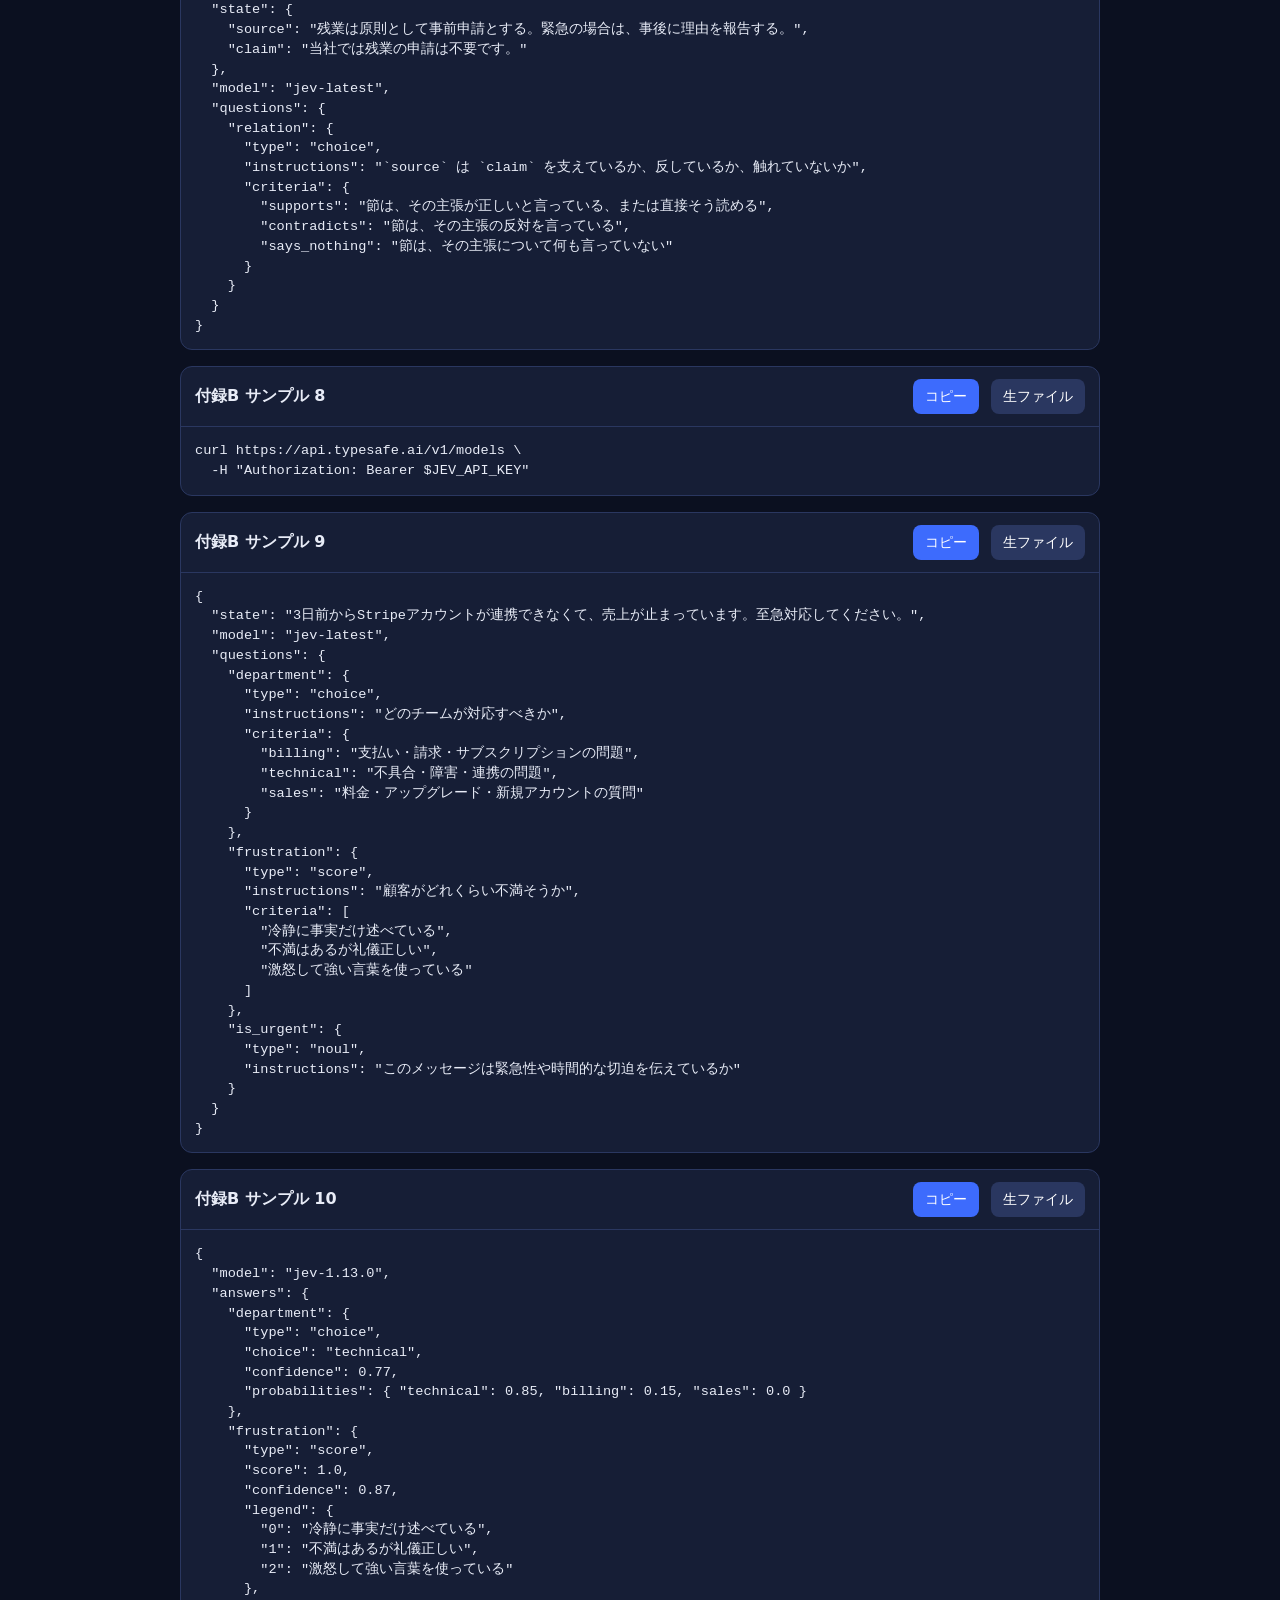
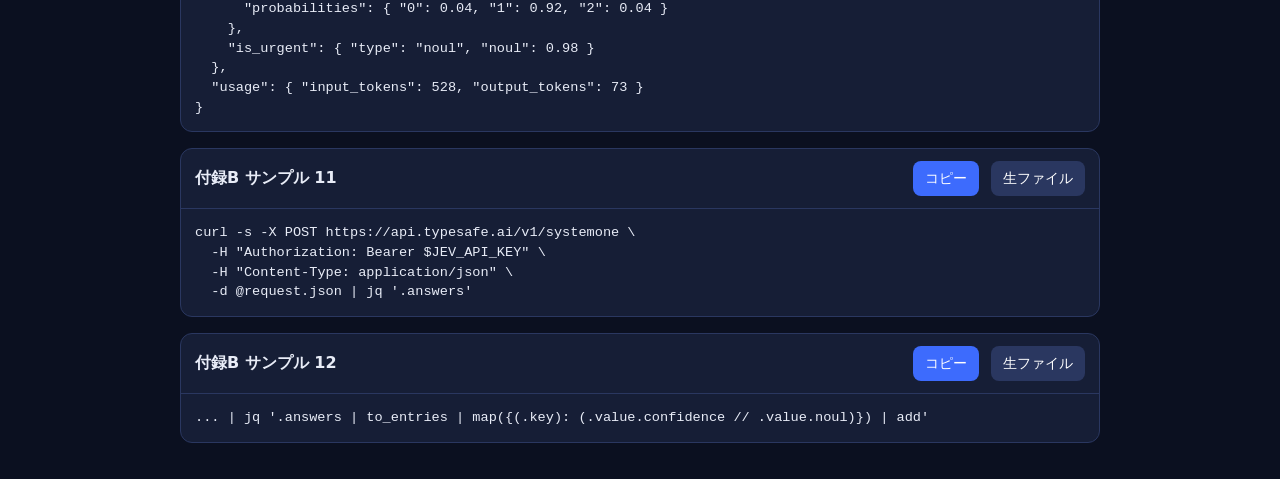
==== commit 62512daa: "Add Chapter4 Playground paste samples" ====
--- a/index.html
+++ b/index.html
@@ -12,31 +12,72 @@
 .card h2{flex:1;margin:0;font-size:1rem;min-width:180px}
 .card button,.card a{background:#3d6bfd;color:#fff;border:0;border-radius:8px;padding:8px 12px;text-decoration:none;font-size:.9rem;cursor:pointer}
 .card a{background:#2a3760}
-pre{margin:0;padding:14px;overflow:auto;font-size:.85rem;line-height:1.45}
+pre{margin:0;padding:14px;overflow:auto;font-size:.85rem;line-height:1.45;white-space:pre-wrap}
 .toast{position:fixed;right:16px;bottom:16px;background:#22c55e;color:#052e16;padding:10px 14px;border-radius:8px;display:none}
 nav{display:flex;flex-wrap:wrap;gap:8px;margin-top:12px}
 nav a{color:#9db4ff;text-decoration:none;font-size:.9rem}
 </style></head><body>
 <header class="site">
-  <h1>Jev 超入門 — コードサンプル</h1>
-  <p>電子書籍本文のコードを、ここからコピーできます。APIキーは入れないでください。自分のキーに差し替えて使います。</p>
+  <h1>Jev 超入門 — コピー用サンプル</h1>
+  <p>電子書籍本文のコードと、Playground に貼る文を、ここからコピーできます。APIキーは入れないでください。</p>
   <nav>
+    <a href="#ch04-01">第4章 Playground</a>
     <a href="#ch05-01">第5章</a>
     <a href="#ch07-01">第7章</a>
     <a href="#ch08-01">第8章</a>
     <a href="#apb-01">付録B</a>
     <a href="samples/index.json">index.json</a>
-  </nav>
+</nav>
 </header>
 <main>
-<section class="card" id="ch05-01">
+<section class="card" id="ch04-01">
+  <header><h2>State（緊急の問い合わせ）</h2>
+  <button type="button" data-copy="ch04-01">コピー</button>
+  <a href="samples/ch04/01-state-urgent.txt">生ファイル</a></header>
+  <pre><code id="code-ch04-01" class="language-txt">3日前からStripeアカウントが連携できなくて、売上が止まっています。至急対応してください。
+</code></pre>
+</section><section class="card" id="ch04-02">
+  <header><h2>Questions / noul の instructions</h2>
+  <button type="button" data-copy="ch04-02">コピー</button>
+  <a href="samples/ch04/02-noul-instructions.txt">生ファイル</a></header>
+  <pre><code id="code-ch04-02" class="language-txt">このメッセージは緊急性や時間的な切迫を伝えているか
+</code></pre>
+</section><section class="card" id="ch04-03">
+  <header><h2>State（急ぎではない問い合わせ）</h2>
+  <button type="button" data-copy="ch04-03">コピー</button>
+  <a href="samples/ch04/03-state-not-urgent.txt">生ファイル</a></header>
+  <pre><code id="code-ch04-03" class="language-txt">今後の参考に、料金プランの一覧を送っていただけますか。急ぎではありません。
+</code></pre>
+</section><section class="card" id="ch04-04">
+  <header><h2>Questions / choice の instructions</h2>
+  <button type="button" data-copy="ch04-04">コピー</button>
+  <a href="samples/ch04/04-choice-instructions.txt">生ファイル</a></header>
+  <pre><code id="code-ch04-04" class="language-txt">どのチームが対応すべきか
+</code></pre>
+</section><section class="card" id="ch04-05">
+  <header><h2>Questions / choice の criteria</h2>
+  <button type="button" data-copy="ch04-05">コピー</button>
+  <a href="samples/ch04/05-choice-criteria.json">生ファイル</a></header>
+  <pre><code id="code-ch04-05" class="language-json">{
+  &quot;billing&quot;: &quot;支払い・請求・サブスクリプションの問題&quot;,
+  &quot;technical&quot;: &quot;不具合・障害・連携の問題&quot;,
+  &quot;sales&quot;: &quot;料金・アップグレード・新規アカウントの質問&quot;
+}
+</code></pre>
+</section><section class="card" id="ch04-06">
+  <header><h2>State（候補に無い感謝の一文）</h2>
+  <button type="button" data-copy="ch04-06">コピー</button>
+  <a href="samples/ch04/06-state-thanks.txt">生ファイル</a></header>
+  <pre><code id="code-ch04-06" class="language-txt">先週の展示会、ブースが分かりやすくて助かりました。ありがとうございました。
+</code></pre>
+</section><section class="card" id="ch05-01">
   <header><h2>第5章 サンプル 1</h2>
   <button type="button" data-copy="ch05-01">コピー</button>
   <a href="samples/ch05/01.json">生ファイル</a></header>
   <pre><code id="code-ch05-01" class="language-json">{
-  "state": "判断の材料",
-  "model": "jev-latest",
-  "questions": { "自分で付けた名前": { "type": "...", "instructions": "..." } }
+  &quot;state&quot;: &quot;判断の材料&quot;,
+  &quot;model&quot;: &quot;jev-latest&quot;,
+  &quot;questions&quot;: { &quot;自分で付けた名前&quot;: { &quot;type&quot;: &quot;...&quot;, &quot;instructions&quot;: &quot;...&quot; } }
 }
 </code></pre>
 </section><section class="card" id="ch05-02">
@@ -44,51 +85,51 @@
   <button type="button" data-copy="ch05-02">コピー</button>
   <a href="samples/ch05/02.json">生ファイル</a></header>
   <pre><code id="code-ch05-02" class="language-json">{
-  "model": "実際に答えた版",
-  "answers": { "送ったのと同じ名前": { ... } },
-  "usage": { "input_tokens": 0, "output_tokens": 0 }
+  &quot;model&quot;: &quot;実際に答えた版&quot;,
+  &quot;answers&quot;: { &quot;送ったのと同じ名前&quot;: { ... } },
+  &quot;usage&quot;: { &quot;input_tokens&quot;: 0, &quot;output_tokens&quot;: 0 }
 }
 </code></pre>
 </section><section class="card" id="ch05-03">
   <header><h2>第5章 サンプル 3</h2>
   <button type="button" data-copy="ch05-03">コピー</button>
   <a href="samples/ch05/03.sh">生ファイル</a></header>
-  <pre><code id="code-ch05-03" class="language-bash">cd ~/jev-practice
+  <pre><code id="code-ch05-03" class="language-sh">cd ~/jev-practice
 </code></pre>
 </section><section class="card" id="ch05-04">
   <header><h2>第5章 サンプル 4</h2>
   <button type="button" data-copy="ch05-04">コピー</button>
   <a href="samples/ch05/04.sh">生ファイル</a></header>
-  <pre><code id="code-ch05-04" class="language-bash">export $(grep -v '^#' .env | xargs)
+  <pre><code id="code-ch05-04" class="language-sh">export $(grep -v &#x27;^#&#x27; .env | xargs)
 </code></pre>
 </section><section class="card" id="ch05-05">
   <header><h2>第5章 サンプル 5</h2>
   <button type="button" data-copy="ch05-05">コピー</button>
   <a href="samples/ch05/05.sh">生ファイル</a></header>
-  <pre><code id="code-ch05-05" class="language-bash">echo "${JEV_API_KEY:0:6}..."
+  <pre><code id="code-ch05-05" class="language-sh">echo &quot;${JEV_API_KEY:0:6}...&quot;
 </code></pre>
 </section><section class="card" id="ch05-06">
   <header><h2>第5章 サンプル 6</h2>
   <button type="button" data-copy="ch05-06">コピー</button>
   <a href="samples/ch05/06.sh">生ファイル</a></header>
-  <pre><code id="code-ch05-06" class="language-bash">curl https://api.typesafe.ai/v1/models \
-  -H "Authorization: Bearer $JEV_API_KEY"
+  <pre><code id="code-ch05-06" class="language-sh">curl https://api.typesafe.ai/v1/models \
+  -H &quot;Authorization: Bearer $JEV_API_KEY&quot;
 </code></pre>
 </section><section class="card" id="ch05-07">
   <header><h2>第5章 サンプル 7</h2>
   <button type="button" data-copy="ch05-07">コピー</button>
   <a href="samples/ch05/07.json">生ファイル</a></header>
   <pre><code id="code-ch05-07" class="language-json">{
-  "models": [
+  &quot;models&quot;: [
     {
-      "name": "jev-latest",
-      "description": "The latest iteration of TypeSafe's System One Model: Jev",
-      "release_date": "2026-09-10T18:38:01.391457+00:00"
+      &quot;name&quot;: &quot;jev-latest&quot;,
+      &quot;description&quot;: &quot;The latest iteration of TypeSafe&#x27;s System One Model: Jev&quot;,
+      &quot;release_date&quot;: &quot;2026-09-10T18:38:01.391457+00:00&quot;
     },
     {
-      "name": "jev-preview",
-      "description": "A preview version of `jev-latest`: should be better in most ways",
-      "release_date": "2026-09-10T18:39:06.057655+00:00"
+      &quot;name&quot;: &quot;jev-preview&quot;,
+      &quot;description&quot;: &quot;A preview version of `jev-latest`: should be better in most ways&quot;,
+      &quot;release_date&quot;: &quot;2026-09-10T18:39:06.057655+00:00&quot;
     }
   ]
 }
@@ -97,54 +138,54 @@
   <header><h2>第5章 サンプル 8</h2>
   <button type="button" data-copy="ch05-08">コピー</button>
   <a href="samples/ch05/08.sh">生ファイル</a></header>
-  <pre><code id="code-ch05-08" class="language-bash">curl -X POST https://api.typesafe.ai/v1/systemone \
-  -H "Authorization: Bearer $JEV_API_KEY" \
-  -H "Content-Type: application/json" \
-  -d '{
-    "state": "3日前からStripeアカウントが連携できなくて、売上が止まっています。至急対応してください。",
-    "model": "jev-latest",
-    "questions": {
-      "is_urgent": {
-        "type": "noul",
-        "instructions": "このメッセージは緊急性や時間的な切迫を伝えているか"
+  <pre><code id="code-ch05-08" class="language-sh">curl -X POST https://api.typesafe.ai/v1/systemone \
+  -H &quot;Authorization: Bearer $JEV_API_KEY&quot; \
+  -H &quot;Content-Type: application/json&quot; \
+  -d &#x27;{
+    &quot;state&quot;: &quot;3日前からStripeアカウントが連携できなくて、売上が止まっています。至急対応してください。&quot;,
+    &quot;model&quot;: &quot;jev-latest&quot;,
+    &quot;questions&quot;: {
+      &quot;is_urgent&quot;: {
+        &quot;type&quot;: &quot;noul&quot;,
+        &quot;instructions&quot;: &quot;このメッセージは緊急性や時間的な切迫を伝えているか&quot;
       },
-      "department": {
-        "type": "choice",
-        "instructions": "どのチームが対応すべきか",
-        "criteria": {
-          "billing": "支払い・請求・サブスクリプションの問題",
-          "technical": "不具合・障害・連携の問題",
-          "sales": "料金・アップグレード・新規アカウントの質問"
+      &quot;department&quot;: {
+        &quot;type&quot;: &quot;choice&quot;,
+        &quot;instructions&quot;: &quot;どのチームが対応すべきか&quot;,
+        &quot;criteria&quot;: {
+          &quot;billing&quot;: &quot;支払い・請求・サブスクリプションの問題&quot;,
+          &quot;technical&quot;: &quot;不具合・障害・連携の問題&quot;,
+          &quot;sales&quot;: &quot;料金・アップグレード・新規アカウントの質問&quot;
         }
       }
     }
-  }'
+  }&#x27;
 </code></pre>
 </section><section class="card" id="ch05-09">
   <header><h2>第5章 サンプル 9</h2>
   <button type="button" data-copy="ch05-09">コピー</button>
   <a href="samples/ch05/09.json">生ファイル</a></header>
   <pre><code id="code-ch05-09" class="language-json">{
-  "model": "jev-1.13.0",
-  "answers": {
-    "is_urgent": {
-      "type": "noul",
-      "noul": 0.98
+  &quot;model&quot;: &quot;jev-1.13.0&quot;,
+  &quot;answers&quot;: {
+    &quot;is_urgent&quot;: {
+      &quot;type&quot;: &quot;noul&quot;,
+      &quot;noul&quot;: 0.98
     },
-    "department": {
-      "type": "choice",
-      "choice": "technical",
-      "confidence": 0.77,
-      "probabilities": {
-        "technical": 0.85,
-        "billing": 0.15,
-        "sales": 0.0
+    &quot;department&quot;: {
+      &quot;type&quot;: &quot;choice&quot;,
+      &quot;choice&quot;: &quot;technical&quot;,
+      &quot;confidence&quot;: 0.77,
+      &quot;probabilities&quot;: {
+        &quot;technical&quot;: 0.85,
+        &quot;billing&quot;: 0.15,
+        &quot;sales&quot;: 0.0
       }
     }
   },
-  "usage": {
-    "input_tokens": 528,
-    "output_tokens": 73
+  &quot;usage&quot;: {
+    &quot;input_tokens&quot;: 528,
+    &quot;output_tokens&quot;: 73
   }
 }
 </code></pre>
@@ -153,12 +194,12 @@
   <button type="button" data-copy="ch05-10">コピー</button>
   <a href="samples/ch05/10.json">生ファイル</a></header>
   <pre><code id="code-ch05-10" class="language-json">{
-  "state": "3日前からStripeアカウントが連携できなくて、売上が止まっています。至急対応してください。",
-  "model": "jev-latest",
-  "questions": {
-    "is_urgent": {
-      "type": "noul",
-      "instructions": "このメッセージは緊急性や時間的な切迫を伝えているか"
+  &quot;state&quot;: &quot;3日前からStripeアカウントが連携できなくて、売上が止まっています。至急対応してください。&quot;,
+  &quot;model&quot;: &quot;jev-latest&quot;,
+  &quot;questions&quot;: {
+    &quot;is_urgent&quot;: {
+      &quot;type&quot;: &quot;noul&quot;,
+      &quot;instructions&quot;: &quot;このメッセージは緊急性や時間的な切迫を伝えているか&quot;
     }
   }
 }
@@ -167,18 +208,18 @@
   <header><h2>第5章 サンプル 11</h2>
   <button type="button" data-copy="ch05-11">コピー</button>
   <a href="samples/ch05/11.sh">生ファイル</a></header>
-  <pre><code id="code-ch05-11" class="language-bash">curl -X POST https://api.typesafe.ai/v1/systemone \
-  -H "Authorization: Bearer $JEV_API_KEY" \
-  -H "Content-Type: application/json" \
+  <pre><code id="code-ch05-11" class="language-sh">curl -X POST https://api.typesafe.ai/v1/systemone \
+  -H &quot;Authorization: Bearer $JEV_API_KEY&quot; \
+  -H &quot;Content-Type: application/json&quot; \
   -d @request.json
 </code></pre>
 </section><section class="card" id="ch05-12">
   <header><h2>第5章 サンプル 12</h2>
   <button type="button" data-copy="ch05-12">コピー</button>
   <a href="samples/ch05/12.json">生ファイル</a></header>
-  <pre><code id="code-ch05-12" class="language-json">"state": {
-  "source": "残業は原則として事前申請とする。",
-  "claim": "当社では残業の申請は不要です。"
+  <pre><code id="code-ch05-12" class="language-json">&quot;state&quot;: {
+  &quot;source&quot;: &quot;残業は原則として事前申請とする。&quot;,
+  &quot;claim&quot;: &quot;当社では残業の申請は不要です。&quot;
 }
 </code></pre>
 </section><section class="card" id="ch07-01">
@@ -186,11 +227,11 @@
   <button type="button" data-copy="ch07-01">コピー</button>
   <a href="samples/ch07/01.json">生ファイル</a></header>
   <pre><code id="code-ch07-01" class="language-json">{
-  "店名": "カフェ・ミナミ",
-  "金額": 1290,
-  "日時": "2026-09-18 14:20",
-  "人数": 2,
-  "メモ": "A社と次回打ち合わせの日程調整"
+  &quot;店名&quot;: &quot;カフェ・ミナミ&quot;,
+  &quot;金額&quot;: 1290,
+  &quot;日時&quot;: &quot;2026-09-18 14:20&quot;,
+  &quot;人数&quot;: 2,
+  &quot;メモ&quot;: &quot;A社と次回打ち合わせの日程調整&quot;
 }
 </code></pre>
 </section><section class="card" id="ch07-02">
@@ -198,19 +239,19 @@
   <button type="button" data-copy="ch07-02">コピー</button>
   <a href="samples/ch07/02.json">生ファイル</a></header>
   <pre><code id="code-ch07-02" class="language-json">{
-  "account": {
-    "type": "choice",
-    "instructions": "この支出の勘定科目はどれか",
-    "criteria": {
-      "会議費": "打ち合わせに伴う飲食・会場費",
-      "交際費": "接待・贈答。取引先をもてなす目的",
-      "消耗品費": "文房具・備品など物品の購入",
-      "その他": "どれにも当てはまらない"
+  &quot;account&quot;: {
+    &quot;type&quot;: &quot;choice&quot;,
+    &quot;instructions&quot;: &quot;この支出の勘定科目はどれか&quot;,
+    &quot;criteria&quot;: {
+      &quot;会議費&quot;: &quot;打ち合わせに伴う飲食・会場費&quot;,
+      &quot;交際費&quot;: &quot;接待・贈答。取引先をもてなす目的&quot;,
+      &quot;消耗品費&quot;: &quot;文房具・備品など物品の購入&quot;,
+      &quot;その他&quot;: &quot;どれにも当てはまらない&quot;
     }
   },
-  "personal_suspect": {
-    "type": "noul",
-    "instructions": "この支出は、業務ではなく私的な利用が疑われるか"
+  &quot;personal_suspect&quot;: {
+    &quot;type&quot;: &quot;noul&quot;,
+    &quot;instructions&quot;: &quot;この支出は、業務ではなく私的な利用が疑われるか&quot;
   }
 }
 </code></pre>
@@ -219,11 +260,11 @@
   <button type="button" data-copy="ch07-03">コピー</button>
   <a href="samples/ch07/03.json">生ファイル</a></header>
   <pre><code id="code-ch07-03" class="language-json">{
-  "店名": "カフェ・ミナミ",
-  "金額": 1290,
-  "日時": "2026-09-21 21:40",
-  "人数": 1,
-  "メモ": ""
+  &quot;店名&quot;: &quot;カフェ・ミナミ&quot;,
+  &quot;金額&quot;: 1290,
+  &quot;日時&quot;: &quot;2026-09-21 21:40&quot;,
+  &quot;人数&quot;: 1,
+  &quot;メモ&quot;: &quot;&quot;
 }
 </code></pre>
 </section><section class="card" id="ch07-04">
@@ -231,27 +272,27 @@
   <button type="button" data-copy="ch07-04">コピー</button>
   <a href="samples/ch07/04.json">生ファイル</a></header>
   <pre><code id="code-ch07-04" class="language-json">{
-  "intent": {
-    "type": "choice",
-    "instructions": "この投稿の用件はどれか",
-    "criteria": {
-      "日程調整": "会議や予定の時間・日付の変更や確認",
-      "依頼": "作業や確認を頼んでいる",
-      "共有": "報告・周知。作業は求めていない",
-      "雑談": "業務の用件ではない"
+  &quot;intent&quot;: {
+    &quot;type&quot;: &quot;choice&quot;,
+    &quot;instructions&quot;: &quot;この投稿の用件はどれか&quot;,
+    &quot;criteria&quot;: {
+      &quot;日程調整&quot;: &quot;会議や予定の時間・日付の変更や確認&quot;,
+      &quot;依頼&quot;: &quot;作業や確認を頼んでいる&quot;,
+      &quot;共有&quot;: &quot;報告・周知。作業は求めていない&quot;,
+      &quot;雑談&quot;: &quot;業務の用件ではない&quot;
     }
   },
-  "needs_reply": {
-    "type": "noul",
-    "instructions": "この投稿は、こちらからの返信を必要としているか"
+  &quot;needs_reply&quot;: {
+    &quot;type&quot;: &quot;noul&quot;,
+    &quot;instructions&quot;: &quot;この投稿は、こちらからの返信を必要としているか&quot;
   },
-  "urgency": {
-    "type": "score",
-    "instructions": "この投稿に、いつまでに返すべきか",
-    "criteria": [
-      "今日中でなくてよい",
-      "今日中には返したい",
-      "いますぐ返したほうがよい"
+  &quot;urgency&quot;: {
+    &quot;type&quot;: &quot;score&quot;,
+    &quot;instructions&quot;: &quot;この投稿に、いつまでに返すべきか&quot;,
+    &quot;criteria&quot;: [
+      &quot;今日中でなくてよい&quot;,
+      &quot;今日中には返したい&quot;,
+      &quot;いますぐ返したほうがよい&quot;
     ]
   }
 }
@@ -261,8 +302,8 @@
   <button type="button" data-copy="ch08-01">コピー</button>
   <a href="samples/ch08/01.json">生ファイル</a></header>
   <pre><code id="code-ch08-01" class="language-json">{
-  "規程": "残業は原則として事前申請とする。緊急の場合は、事後に理由を報告する。",
-  "回答文": "当社では残業の申請は不要です。"
+  &quot;規程&quot;: &quot;残業は原則として事前申請とする。緊急の場合は、事後に理由を報告する。&quot;,
+  &quot;回答文&quot;: &quot;当社では残業の申請は不要です。&quot;
 }
 </code></pre>
 </section><section class="card" id="ch08-02">
@@ -270,13 +311,13 @@
   <button type="button" data-copy="ch08-02">コピー</button>
   <a href="samples/ch08/02.json">生ファイル</a></header>
   <pre><code id="code-ch08-02" class="language-json">{
-  "relation": {
-    "type": "choice",
-    "instructions": "`規程` は `回答文` を支えているか、反しているか、触れていないか",
-    "criteria": {
-      "支えている": "規程が、その内容を認めている。または直接そう読める",
-      "反している": "規程が、その内容の反対を言っている",
-      "触れていない": "規程は、その内容について何も書いていない"
+  &quot;relation&quot;: {
+    &quot;type&quot;: &quot;choice&quot;,
+    &quot;instructions&quot;: &quot;`規程` は `回答文` を支えているか、反しているか、触れていないか&quot;,
+    &quot;criteria&quot;: {
+      &quot;支えている&quot;: &quot;規程が、その内容を認めている。または直接そう読める&quot;,
+      &quot;反している&quot;: &quot;規程が、その内容の反対を言っている&quot;,
+      &quot;触れていない&quot;: &quot;規程は、その内容について何も書いていない&quot;
     }
   }
 }
@@ -286,8 +327,8 @@
   <button type="button" data-copy="ch08-03">コピー</button>
   <a href="samples/ch08/03.json">生ファイル</a></header>
   <pre><code id="code-ch08-03" class="language-json">{
-  "規程": "残業は原則として事前申請とする。緊急の場合は、事後に理由を報告する。",
-  "回答文": "残業は、原則として事前に申請してください。"
+  &quot;規程&quot;: &quot;残業は原則として事前申請とする。緊急の場合は、事後に理由を報告する。&quot;,
+  &quot;回答文&quot;: &quot;残業は、原則として事前に申請してください。&quot;
 }
 </code></pre>
 </section><section class="card" id="ch08-04">
@@ -295,29 +336,29 @@
   <button type="button" data-copy="ch08-04">コピー</button>
   <a href="samples/ch08/04.json">生ファイル</a></header>
   <pre><code id="code-ch08-04" class="language-json">{
-  "規程": "残業は原則として事前申請とする。緊急の場合は、事後に理由を報告する。",
-  "回答文": "在宅勤務は週3日までです。"
+  &quot;規程&quot;: &quot;残業は原則として事前申請とする。緊急の場合は、事後に理由を報告する。&quot;,
+  &quot;回答文&quot;: &quot;在宅勤務は週3日までです。&quot;
 }
 </code></pre>
 </section><section class="card" id="apb-01">
   <header><h2>付録B サンプル 1</h2>
   <button type="button" data-copy="apb-01">コピー</button>
   <a href="samples/appendix-b/01.sh">生ファイル</a></header>
-  <pre><code id="code-apb-01" class="language-bash">export $(grep -v '^#' .env | xargs)
-echo "${JEV_API_KEY:0:6}..."
+  <pre><code id="code-apb-01" class="language-sh">export $(grep -v &#x27;^#&#x27; .env | xargs)
+echo &quot;${JEV_API_KEY:0:6}...&quot;
 </code></pre>
 </section><section class="card" id="apb-02">
   <header><h2>付録B サンプル 2</h2>
   <button type="button" data-copy="apb-02">コピー</button>
   <a href="samples/appendix-b/02.json">生ファイル</a></header>
   <pre><code id="code-apb-02" class="language-json">{
-  "state": "ここに材料",
-  "model": "jev-latest",
-  "questions": {
-    "自分で付ける名前": {
-      "type": "choice | score | noul",
-      "instructions": "聞きたいこと",
-      "criteria": "型による。noul では省略可"
+  &quot;state&quot;: &quot;ここに材料&quot;,
+  &quot;model&quot;: &quot;jev-latest&quot;,
+  &quot;questions&quot;: {
+    &quot;自分で付ける名前&quot;: {
+      &quot;type&quot;: &quot;choice | score | noul&quot;,
+      &quot;instructions&quot;: &quot;聞きたいこと&quot;,
+      &quot;criteria&quot;: &quot;型による。noul では省略可&quot;
     }
   }
 }
@@ -326,23 +367,23 @@
   <header><h2>付録B サンプル 3</h2>
   <button type="button" data-copy="apb-03">コピー</button>
   <a href="samples/appendix-b/03.sh">生ファイル</a></header>
-  <pre><code id="code-apb-03" class="language-bash">curl -X POST https://api.typesafe.ai/v1/systemone \
-  -H "Authorization: Bearer $JEV_API_KEY" \
-  -H "Content-Type: application/json" \
+  <pre><code id="code-apb-03" class="language-sh">curl -X POST https://api.typesafe.ai/v1/systemone \
+  -H &quot;Authorization: Bearer $JEV_API_KEY&quot; \
+  -H &quot;Content-Type: application/json&quot; \
   -d @request.json
 </code></pre>
 </section><section class="card" id="apb-04">
   <header><h2>付録B サンプル 4</h2>
   <button type="button" data-copy="apb-04">コピー</button>
   <a href="samples/appendix-b/04.json">生ファイル</a></header>
-  <pre><code id="code-apb-04" class="language-json">"doc_type": {
-  "type": "choice",
-  "instructions": "この文書の種類はどれか",
-  "criteria": {
-    "minutes": "会議で決まったことの記録",
-    "notice": "周知・共有。作業や返信を求めない",
-    "application": "承認や申請を求める文書",
-    "other": "どれにも当てはまらない"
+  <pre><code id="code-apb-04" class="language-json">&quot;doc_type&quot;: {
+  &quot;type&quot;: &quot;choice&quot;,
+  &quot;instructions&quot;: &quot;この文書の種類はどれか&quot;,
+  &quot;criteria&quot;: {
+    &quot;minutes&quot;: &quot;会議で決まったことの記録&quot;,
+    &quot;notice&quot;: &quot;周知・共有。作業や返信を求めない&quot;,
+    &quot;application&quot;: &quot;承認や申請を求める文書&quot;,
+    &quot;other&quot;: &quot;どれにも当てはまらない&quot;
   }
 }
 </code></pre>
@@ -350,13 +391,13 @@
   <header><h2>付録B サンプル 5</h2>
   <button type="button" data-copy="apb-05">コピー</button>
   <a href="samples/appendix-b/05.json">生ファイル</a></header>
-  <pre><code id="code-apb-05" class="language-json">"tone": {
-  "type": "score",
-  "instructions": "この下書きを、社内に送る前の丁寧さはどの段階か",
-  "criteria": [
-    "そのまま送ってよい",
-    "表現を直してから送る",
-    "人が内容を見てから送る"
+  <pre><code id="code-apb-05" class="language-json">&quot;tone&quot;: {
+  &quot;type&quot;: &quot;score&quot;,
+  &quot;instructions&quot;: &quot;この下書きを、社内に送る前の丁寧さはどの段階か&quot;,
+  &quot;criteria&quot;: [
+    &quot;そのまま送ってよい&quot;,
+    &quot;表現を直してから送る&quot;,
+    &quot;人が内容を見てから送る&quot;
   ]
 }
 </code></pre>
@@ -364,9 +405,9 @@
   <header><h2>付録B サンプル 6</h2>
   <button type="button" data-copy="apb-06">コピー</button>
   <a href="samples/appendix-b/06.json">生ファイル</a></header>
-  <pre><code id="code-apb-06" class="language-json">"has_deadline": {
-  "type": "noul",
-  "instructions": "この文書に、いつまでに、という期限が書いてあるか"
+  <pre><code id="code-apb-06" class="language-json">&quot;has_deadline&quot;: {
+  &quot;type&quot;: &quot;noul&quot;,
+  &quot;instructions&quot;: &quot;この文書に、いつまでに、という期限が書いてあるか&quot;
 }
 </code></pre>
 </section><section class="card" id="apb-07">
@@ -374,19 +415,19 @@
   <button type="button" data-copy="apb-07">コピー</button>
   <a href="samples/appendix-b/07.json">生ファイル</a></header>
   <pre><code id="code-apb-07" class="language-json">{
-  "state": {
-    "source": "残業は原則として事前申請とする。緊急の場合は、事後に理由を報告する。",
-    "claim": "当社では残業の申請は不要です。"
+  &quot;state&quot;: {
+    &quot;source&quot;: &quot;残業は原則として事前申請とする。緊急の場合は、事後に理由を報告する。&quot;,
+    &quot;claim&quot;: &quot;当社では残業の申請は不要です。&quot;
   },
-  "model": "jev-latest",
-  "questions": {
-    "relation": {
-      "type": "choice",
-      "instructions": "`source` は `claim` を支えているか、反しているか、触れていないか",
-      "criteria": {
-        "supports": "節は、その主張が正しいと言っている、または直接そう読める",
-        "contradicts": "節は、その主張の反対を言っている",
-        "says_nothing": "節は、その主張について何も言っていない"
+  &quot;model&quot;: &quot;jev-latest&quot;,
+  &quot;questions&quot;: {
+    &quot;relation&quot;: {
+      &quot;type&quot;: &quot;choice&quot;,
+      &quot;instructions&quot;: &quot;`source` は `claim` を支えているか、反しているか、触れていないか&quot;,
+      &quot;criteria&quot;: {
+        &quot;supports&quot;: &quot;節は、その主張が正しいと言っている、または直接そう読める&quot;,
+        &quot;contradicts&quot;: &quot;節は、その主張の反対を言っている&quot;,
+        &quot;says_nothing&quot;: &quot;節は、その主張について何も言っていない&quot;
       }
     }
   }
@@ -396,38 +437,38 @@
   <header><h2>付録B サンプル 8</h2>
   <button type="button" data-copy="apb-08">コピー</button>
   <a href="samples/appendix-b/08.sh">生ファイル</a></header>
-  <pre><code id="code-apb-08" class="language-bash">curl https://api.typesafe.ai/v1/models \
-  -H "Authorization: Bearer $JEV_API_KEY"
+  <pre><code id="code-apb-08" class="language-sh">curl https://api.typesafe.ai/v1/models \
+  -H &quot;Authorization: Bearer $JEV_API_KEY&quot;
 </code></pre>
 </section><section class="card" id="apb-09">
   <header><h2>付録B サンプル 9</h2>
   <button type="button" data-copy="apb-09">コピー</button>
   <a href="samples/appendix-b/09.json">生ファイル</a></header>
   <pre><code id="code-apb-09" class="language-json">{
-  "state": "3日前からStripeアカウントが連携できなくて、売上が止まっています。至急対応してください。",
-  "model": "jev-latest",
-  "questions": {
-    "department": {
-      "type": "choice",
-      "instructions": "どのチームが対応すべきか",
-      "criteria": {
-        "billing": "支払い・請求・サブスクリプションの問題",
-        "technical": "不具合・障害・連携の問題",
-        "sales": "料金・アップグレード・新規アカウントの質問"
+  &quot;state&quot;: &quot;3日前からStripeアカウントが連携できなくて、売上が止まっています。至急対応してください。&quot;,
+  &quot;model&quot;: &quot;jev-latest&quot;,
+  &quot;questions&quot;: {
+    &quot;department&quot;: {
+      &quot;type&quot;: &quot;choice&quot;,
+      &quot;instructions&quot;: &quot;どのチームが対応すべきか&quot;,
+      &quot;criteria&quot;: {
+        &quot;billing&quot;: &quot;支払い・請求・サブスクリプションの問題&quot;,
+        &quot;technical&quot;: &quot;不具合・障害・連携の問題&quot;,
+        &quot;sales&quot;: &quot;料金・アップグレード・新規アカウントの質問&quot;
       }
     },
-    "frustration": {
-      "type": "score",
-      "instructions": "顧客がどれくらい不満そうか",
-      "criteria": [
-        "冷静に事実だけ述べている",
-        "不満はあるが礼儀正しい",
-        "激怒して強い言葉を使っている"
+    &quot;frustration&quot;: {
+      &quot;type&quot;: &quot;score&quot;,
+      &quot;instructions&quot;: &quot;顧客がどれくらい不満そうか&quot;,
+      &quot;criteria&quot;: [
+        &quot;冷静に事実だけ述べている&quot;,
+        &quot;不満はあるが礼儀正しい&quot;,
+        &quot;激怒して強い言葉を使っている&quot;
       ]
     },
-    "is_urgent": {
-      "type": "noul",
-      "instructions": "このメッセージは緊急性や時間的な切迫を伝えているか"
+    &quot;is_urgent&quot;: {
+      &quot;type&quot;: &quot;noul&quot;,
+      &quot;instructions&quot;: &quot;このメッセージは緊急性や時間的な切迫を伝えているか&quot;
     }
   }
 }
@@ -437,44 +478,44 @@
   <button type="button" data-copy="apb-10">コピー</button>
   <a href="samples/appendix-b/10.json">生ファイル</a></header>
   <pre><code id="code-apb-10" class="language-json">{
-  "model": "jev-1.13.0",
-  "answers": {
-    "department": {
-      "type": "choice",
-      "choice": "technical",
-      "confidence": 0.77,
-      "probabilities": { "technical": 0.85, "billing": 0.15, "sales": 0.0 }
+  &quot;model&quot;: &quot;jev-1.13.0&quot;,
+  &quot;answers&quot;: {
+    &quot;department&quot;: {
+      &quot;type&quot;: &quot;choice&quot;,
+      &quot;choice&quot;: &quot;technical&quot;,
+      &quot;confidence&quot;: 0.77,
+      &quot;probabilities&quot;: { &quot;technical&quot;: 0.85, &quot;billing&quot;: 0.15, &quot;sales&quot;: 0.0 }
     },
-    "frustration": {
-      "type": "score",
-      "score": 1.0,
-      "confidence": 0.87,
-      "legend": {
-        "0": "冷静に事実だけ述べている",
-        "1": "不満はあるが礼儀正しい",
-        "2": "激怒して強い言葉を使っている"
+    &quot;frustration&quot;: {
+      &quot;type&quot;: &quot;score&quot;,
+      &quot;score&quot;: 1.0,
+      &quot;confidence&quot;: 0.87,
+      &quot;legend&quot;: {
+        &quot;0&quot;: &quot;冷静に事実だけ述べている&quot;,
+        &quot;1&quot;: &quot;不満はあるが礼儀正しい&quot;,
+        &quot;2&quot;: &quot;激怒して強い言葉を使っている&quot;
       },
-      "probabilities": { "0": 0.04, "1": 0.92, "2": 0.04 }
+      &quot;probabilities&quot;: { &quot;0&quot;: 0.04, &quot;1&quot;: 0.92, &quot;2&quot;: 0.04 }
     },
-    "is_urgent": { "type": "noul", "noul": 0.98 }
+    &quot;is_urgent&quot;: { &quot;type&quot;: &quot;noul&quot;, &quot;noul&quot;: 0.98 }
   },
-  "usage": { "input_tokens": 528, "output_tokens": 73 }
+  &quot;usage&quot;: { &quot;input_tokens&quot;: 528, &quot;output_tokens&quot;: 73 }
 }
 </code></pre>
 </section><section class="card" id="apb-11">
   <header><h2>付録B サンプル 11</h2>
   <button type="button" data-copy="apb-11">コピー</button>
   <a href="samples/appendix-b/11.sh">生ファイル</a></header>
-  <pre><code id="code-apb-11" class="language-bash">curl -s -X POST https://api.typesafe.ai/v1/systemone \
-  -H "Authorization: Bearer $JEV_API_KEY" \
-  -H "Content-Type: application/json" \
-  -d @request.json | jq '.answers'
+  <pre><code id="code-apb-11" class="language-sh">curl -s -X POST https://api.typesafe.ai/v1/systemone \
+  -H &quot;Authorization: Bearer $JEV_API_KEY&quot; \
+  -H &quot;Content-Type: application/json&quot; \
+  -d @request.json | jq &#x27;.answers&#x27;
 </code></pre>
 </section><section class="card" id="apb-12">
   <header><h2>付録B サンプル 12</h2>
   <button type="button" data-copy="apb-12">コピー</button>
   <a href="samples/appendix-b/12.sh">生ファイル</a></header>
-  <pre><code id="code-apb-12" class="language-bash">... | jq '.answers | to_entries | map({(.key): (.value.confidence // .value.noul)}) | add'
+  <pre><code id="code-apb-12" class="language-sh">... | jq &#x27;.answers | to_entries | map({(.key): (.value.confidence // .value.noul)}) | add&#x27;
 </code></pre>
 </section>
 </main>
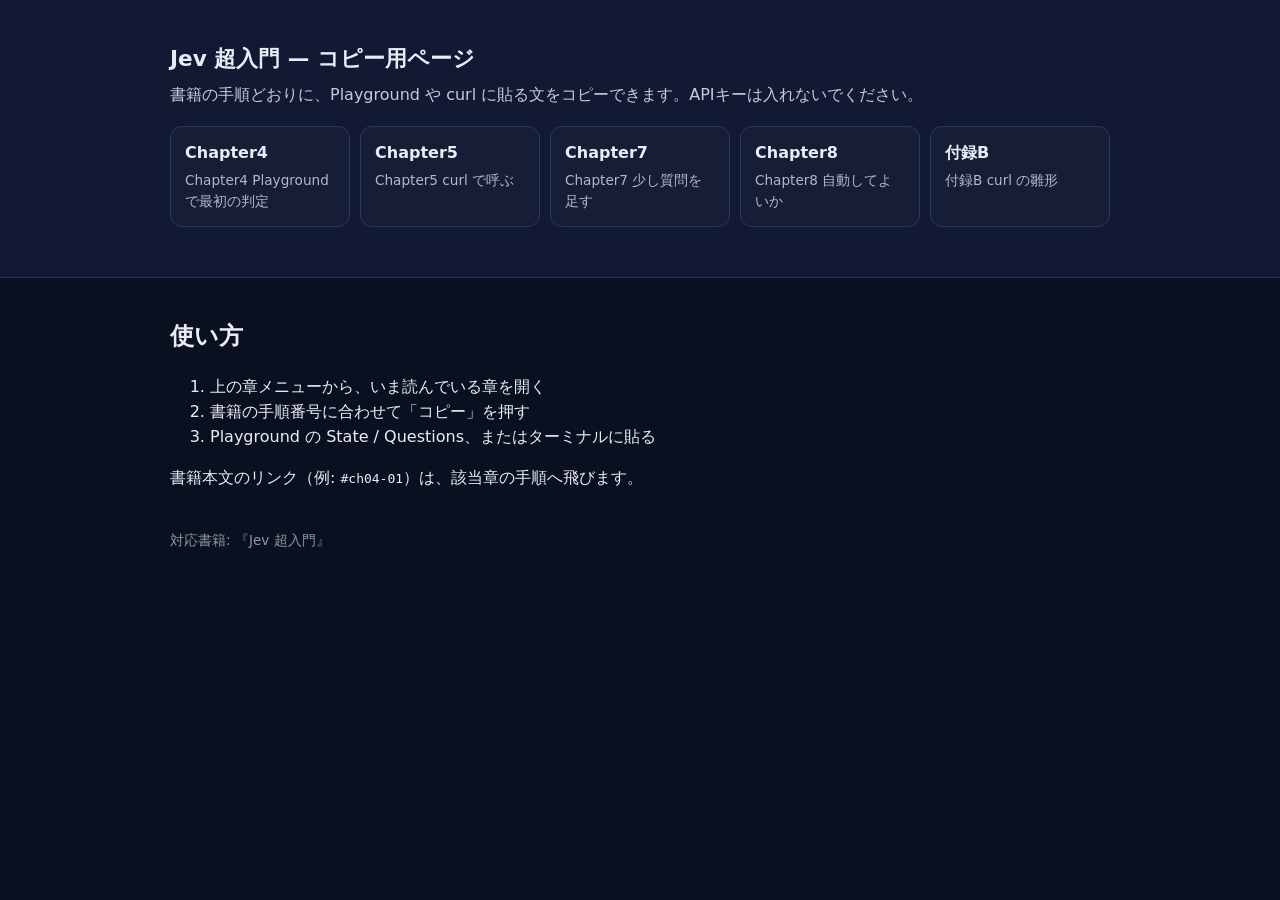
==== commit 50469947: "Restructure Pages as chapter menus with book-like steps" ====
--- a/index.html
+++ b/index.html
@@ -1,535 +1,64 @@
 <!DOCTYPE html>
 <html lang="ja"><head><meta charset="utf-8"/><meta name="viewport" content="width=device-width, initial-scale=1"/>
-<title>Jev 本 — コードサンプル</title>
-<style>
-body{font-family:ui-sans-serif,system-ui,sans-serif;margin:0;background:#0b1020;color:#e8ecf7}
-header.site{padding:24px 20px;border-bottom:1px solid #243056;background:#121933}
-header.site h1{margin:0 0 8px;font-size:1.4rem}
-header.site p{margin:0;opacity:.8;line-height:1.5}
-main{max-width:920px;margin:0 auto;padding:20px}
-.card{background:#161e36;border:1px solid #2a3760;border-radius:12px;margin:16px 0;overflow:hidden}
-.card header{display:flex;gap:12px;align-items:center;padding:12px 14px;border-bottom:1px solid #2a3760;flex-wrap:wrap}
-.card h2{flex:1;margin:0;font-size:1rem;min-width:180px}
-.card button,.card a{background:#3d6bfd;color:#fff;border:0;border-radius:8px;padding:8px 12px;text-decoration:none;font-size:.9rem;cursor:pointer}
-.card a{background:#2a3760}
-pre{margin:0;padding:14px;overflow:auto;font-size:.85rem;line-height:1.45;white-space:pre-wrap}
-.toast{position:fixed;right:16px;bottom:16px;background:#22c55e;color:#052e16;padding:10px 14px;border-radius:8px;display:none}
-nav{display:flex;flex-wrap:wrap;gap:8px;margin-top:12px}
-nav a{color:#9db4ff;text-decoration:none;font-size:.9rem}
-</style></head><body>
-<header class="site">
-  <h1>Jev 超入門 — コピー用サンプル</h1>
-  <p>電子書籍本文のコードと、Playground に貼る文を、ここからコピーできます。APIキーは入れないでください。</p>
-  <nav>
-    <a href="#ch04-01">第4章 Playground</a>
-    <a href="#ch05-01">第5章</a>
-    <a href="#ch07-01">第7章</a>
-    <a href="#ch08-01">第8章</a>
-    <a href="#apb-01">付録B</a>
-    <a href="samples/index.json">index.json</a>
-</nav>
-</header>
-<main>
-<section class="card" id="ch04-01">
-  <header><h2>State（緊急の問い合わせ）</h2>
-  <button type="button" data-copy="ch04-01">コピー</button>
-  <a href="samples/ch04/01-state-urgent.txt">生ファイル</a></header>
-  <pre><code id="code-ch04-01" class="language-txt">3日前からStripeアカウントが連携できなくて、売上が止まっています。至急対応してください。
-</code></pre>
-</section><section class="card" id="ch04-02">
-  <header><h2>Questions / noul の instructions</h2>
-  <button type="button" data-copy="ch04-02">コピー</button>
-  <a href="samples/ch04/02-noul-instructions.txt">生ファイル</a></header>
-  <pre><code id="code-ch04-02" class="language-txt">このメッセージは緊急性や時間的な切迫を伝えているか
-</code></pre>
-</section><section class="card" id="ch04-03">
-  <header><h2>State（急ぎではない問い合わせ）</h2>
-  <button type="button" data-copy="ch04-03">コピー</button>
-  <a href="samples/ch04/03-state-not-urgent.txt">生ファイル</a></header>
-  <pre><code id="code-ch04-03" class="language-txt">今後の参考に、料金プランの一覧を送っていただけますか。急ぎではありません。
-</code></pre>
-</section><section class="card" id="ch04-04">
-  <header><h2>Questions / choice の instructions</h2>
-  <button type="button" data-copy="ch04-04">コピー</button>
-  <a href="samples/ch04/04-choice-instructions.txt">生ファイル</a></header>
-  <pre><code id="code-ch04-04" class="language-txt">どのチームが対応すべきか
-</code></pre>
-</section><section class="card" id="ch04-05">
-  <header><h2>Questions / choice の criteria</h2>
-  <button type="button" data-copy="ch04-05">コピー</button>
-  <a href="samples/ch04/05-choice-criteria.json">生ファイル</a></header>
-  <pre><code id="code-ch04-05" class="language-json">{
-  &quot;billing&quot;: &quot;支払い・請求・サブスクリプションの問題&quot;,
-  &quot;technical&quot;: &quot;不具合・障害・連携の問題&quot;,
-  &quot;sales&quot;: &quot;料金・アップグレード・新規アカウントの質問&quot;
-}
-</code></pre>
-</section><section class="card" id="ch04-06">
-  <header><h2>State（候補に無い感謝の一文）</h2>
-  <button type="button" data-copy="ch04-06">コピー</button>
-  <a href="samples/ch04/06-state-thanks.txt">生ファイル</a></header>
-  <pre><code id="code-ch04-06" class="language-txt">先週の展示会、ブースが分かりやすくて助かりました。ありがとうございました。
-</code></pre>
-</section><section class="card" id="ch05-01">
-  <header><h2>第5章 サンプル 1</h2>
-  <button type="button" data-copy="ch05-01">コピー</button>
-  <a href="samples/ch05/01.json">生ファイル</a></header>
-  <pre><code id="code-ch05-01" class="language-json">{
-  &quot;state&quot;: &quot;判断の材料&quot;,
-  &quot;model&quot;: &quot;jev-latest&quot;,
-  &quot;questions&quot;: { &quot;自分で付けた名前&quot;: { &quot;type&quot;: &quot;...&quot;, &quot;instructions&quot;: &quot;...&quot; } }
-}
-</code></pre>
-</section><section class="card" id="ch05-02">
-  <header><h2>第5章 サンプル 2</h2>
-  <button type="button" data-copy="ch05-02">コピー</button>
-  <a href="samples/ch05/02.json">生ファイル</a></header>
-  <pre><code id="code-ch05-02" class="language-json">{
-  &quot;model&quot;: &quot;実際に答えた版&quot;,
-  &quot;answers&quot;: { &quot;送ったのと同じ名前&quot;: { ... } },
-  &quot;usage&quot;: { &quot;input_tokens&quot;: 0, &quot;output_tokens&quot;: 0 }
-}
-</code></pre>
-</section><section class="card" id="ch05-03">
-  <header><h2>第5章 サンプル 3</h2>
-  <button type="button" data-copy="ch05-03">コピー</button>
-  <a href="samples/ch05/03.sh">生ファイル</a></header>
-  <pre><code id="code-ch05-03" class="language-sh">cd ~/jev-practice
-</code></pre>
-</section><section class="card" id="ch05-04">
-  <header><h2>第5章 サンプル 4</h2>
-  <button type="button" data-copy="ch05-04">コピー</button>
-  <a href="samples/ch05/04.sh">生ファイル</a></header>
-  <pre><code id="code-ch05-04" class="language-sh">export $(grep -v &#x27;^#&#x27; .env | xargs)
-</code></pre>
-</section><section class="card" id="ch05-05">
-  <header><h2>第5章 サンプル 5</h2>
-  <button type="button" data-copy="ch05-05">コピー</button>
-  <a href="samples/ch05/05.sh">生ファイル</a></header>
-  <pre><code id="code-ch05-05" class="language-sh">echo &quot;${JEV_API_KEY:0:6}...&quot;
-</code></pre>
-</section><section class="card" id="ch05-06">
-  <header><h2>第5章 サンプル 6</h2>
-  <button type="button" data-copy="ch05-06">コピー</button>
-  <a href="samples/ch05/06.sh">生ファイル</a></header>
-  <pre><code id="code-ch05-06" class="language-sh">curl https://api.typesafe.ai/v1/models \
-  -H &quot;Authorization: Bearer $JEV_API_KEY&quot;
-</code></pre>
-</section><section class="card" id="ch05-07">
-  <header><h2>第5章 サンプル 7</h2>
-  <button type="button" data-copy="ch05-07">コピー</button>
-  <a href="samples/ch05/07.json">生ファイル</a></header>
-  <pre><code id="code-ch05-07" class="language-json">{
-  &quot;models&quot;: [
-    {
-      &quot;name&quot;: &quot;jev-latest&quot;,
-      &quot;description&quot;: &quot;The latest iteration of TypeSafe&#x27;s System One Model: Jev&quot;,
-      &quot;release_date&quot;: &quot;2026-09-10T18:38:01.391457+00:00&quot;
-    },
-    {
-      &quot;name&quot;: &quot;jev-preview&quot;,
-      &quot;description&quot;: &quot;A preview version of `jev-latest`: should be better in most ways&quot;,
-      &quot;release_date&quot;: &quot;2026-09-10T18:39:06.057655+00:00&quot;
-    }
-  ]
-}
-</code></pre>
-</section><section class="card" id="ch05-08">
-  <header><h2>第5章 サンプル 8</h2>
-  <button type="button" data-copy="ch05-08">コピー</button>
-  <a href="samples/ch05/08.sh">生ファイル</a></header>
-  <pre><code id="code-ch05-08" class="language-sh">curl -X POST https://api.typesafe.ai/v1/systemone \
-  -H &quot;Authorization: Bearer $JEV_API_KEY&quot; \
-  -H &quot;Content-Type: application/json&quot; \
-  -d &#x27;{
-    &quot;state&quot;: &quot;3日前からStripeアカウントが連携できなくて、売上が止まっています。至急対応してください。&quot;,
-    &quot;model&quot;: &quot;jev-latest&quot;,
-    &quot;questions&quot;: {
-      &quot;is_urgent&quot;: {
-        &quot;type&quot;: &quot;noul&quot;,
-        &quot;instructions&quot;: &quot;このメッセージは緊急性や時間的な切迫を伝えているか&quot;
-      },
-      &quot;department&quot;: {
-        &quot;type&quot;: &quot;choice&quot;,
-        &quot;instructions&quot;: &quot;どのチームが対応すべきか&quot;,
-        &quot;criteria&quot;: {
-          &quot;billing&quot;: &quot;支払い・請求・サブスクリプションの問題&quot;,
-          &quot;technical&quot;: &quot;不具合・障害・連携の問題&quot;,
-          &quot;sales&quot;: &quot;料金・アップグレード・新規アカウントの質問&quot;
-        }
-      }
-    }
-  }&#x27;
-</code></pre>
-</section><section class="card" id="ch05-09">
-  <header><h2>第5章 サンプル 9</h2>
-  <button type="button" data-copy="ch05-09">コピー</button>
-  <a href="samples/ch05/09.json">生ファイル</a></header>
-  <pre><code id="code-ch05-09" class="language-json">{
-  &quot;model&quot;: &quot;jev-1.13.0&quot;,
-  &quot;answers&quot;: {
-    &quot;is_urgent&quot;: {
-      &quot;type&quot;: &quot;noul&quot;,
-      &quot;noul&quot;: 0.98
-    },
-    &quot;department&quot;: {
-      &quot;type&quot;: &quot;choice&quot;,
-      &quot;choice&quot;: &quot;technical&quot;,
-      &quot;confidence&quot;: 0.77,
-      &quot;probabilities&quot;: {
-        &quot;technical&quot;: 0.85,
-        &quot;billing&quot;: 0.15,
-        &quot;sales&quot;: 0.0
-      }
-    }
-  },
-  &quot;usage&quot;: {
-    &quot;input_tokens&quot;: 528,
-    &quot;output_tokens&quot;: 73
-  }
-}
-</code></pre>
-</section><section class="card" id="ch05-10">
-  <header><h2>第5章 サンプル 10</h2>
-  <button type="button" data-copy="ch05-10">コピー</button>
-  <a href="samples/ch05/10.json">生ファイル</a></header>
-  <pre><code id="code-ch05-10" class="language-json">{
-  &quot;state&quot;: &quot;3日前からStripeアカウントが連携できなくて、売上が止まっています。至急対応してください。&quot;,
-  &quot;model&quot;: &quot;jev-latest&quot;,
-  &quot;questions&quot;: {
-    &quot;is_urgent&quot;: {
-      &quot;type&quot;: &quot;noul&quot;,
-      &quot;instructions&quot;: &quot;このメッセージは緊急性や時間的な切迫を伝えているか&quot;
-    }
-  }
-}
-</code></pre>
-</section><section class="card" id="ch05-11">
-  <header><h2>第5章 サンプル 11</h2>
-  <button type="button" data-copy="ch05-11">コピー</button>
-  <a href="samples/ch05/11.sh">生ファイル</a></header>
-  <pre><code id="code-ch05-11" class="language-sh">curl -X POST https://api.typesafe.ai/v1/systemone \
-  -H &quot;Authorization: Bearer $JEV_API_KEY&quot; \
-  -H &quot;Content-Type: application/json&quot; \
-  -d @request.json
-</code></pre>
-</section><section class="card" id="ch05-12">
-  <header><h2>第5章 サンプル 12</h2>
-  <button type="button" data-copy="ch05-12">コピー</button>
-  <a href="samples/ch05/12.json">生ファイル</a></header>
-  <pre><code id="code-ch05-12" class="language-json">&quot;state&quot;: {
-  &quot;source&quot;: &quot;残業は原則として事前申請とする。&quot;,
-  &quot;claim&quot;: &quot;当社では残業の申請は不要です。&quot;
-}
-</code></pre>
-</section><section class="card" id="ch07-01">
-  <header><h2>第7章 サンプル 1</h2>
-  <button type="button" data-copy="ch07-01">コピー</button>
-  <a href="samples/ch07/01.json">生ファイル</a></header>
-  <pre><code id="code-ch07-01" class="language-json">{
-  &quot;店名&quot;: &quot;カフェ・ミナミ&quot;,
-  &quot;金額&quot;: 1290,
-  &quot;日時&quot;: &quot;2026-09-18 14:20&quot;,
-  &quot;人数&quot;: 2,
-  &quot;メモ&quot;: &quot;A社と次回打ち合わせの日程調整&quot;
-}
-</code></pre>
-</section><section class="card" id="ch07-02">
-  <header><h2>第7章 サンプル 2</h2>
-  <button type="button" data-copy="ch07-02">コピー</button>
-  <a href="samples/ch07/02.json">生ファイル</a></header>
-  <pre><code id="code-ch07-02" class="language-json">{
-  &quot;account&quot;: {
-    &quot;type&quot;: &quot;choice&quot;,
-    &quot;instructions&quot;: &quot;この支出の勘定科目はどれか&quot;,
-    &quot;criteria&quot;: {
-      &quot;会議費&quot;: &quot;打ち合わせに伴う飲食・会場費&quot;,
-      &quot;交際費&quot;: &quot;接待・贈答。取引先をもてなす目的&quot;,
-      &quot;消耗品費&quot;: &quot;文房具・備品など物品の購入&quot;,
-      &quot;その他&quot;: &quot;どれにも当てはまらない&quot;
-    }
-  },
-  &quot;personal_suspect&quot;: {
-    &quot;type&quot;: &quot;noul&quot;,
-    &quot;instructions&quot;: &quot;この支出は、業務ではなく私的な利用が疑われるか&quot;
-  }
-}
-</code></pre>
-</section><section class="card" id="ch07-03">
-  <header><h2>第7章 サンプル 3</h2>
-  <button type="button" data-copy="ch07-03">コピー</button>
-  <a href="samples/ch07/03.json">生ファイル</a></header>
-  <pre><code id="code-ch07-03" class="language-json">{
-  &quot;店名&quot;: &quot;カフェ・ミナミ&quot;,
-  &quot;金額&quot;: 1290,
-  &quot;日時&quot;: &quot;2026-09-21 21:40&quot;,
-  &quot;人数&quot;: 1,
-  &quot;メモ&quot;: &quot;&quot;
-}
-</code></pre>
-</section><section class="card" id="ch07-04">
-  <header><h2>第7章 サンプル 4</h2>
-  <button type="button" data-copy="ch07-04">コピー</button>
-  <a href="samples/ch07/04.json">生ファイル</a></header>
-  <pre><code id="code-ch07-04" class="language-json">{
-  &quot;intent&quot;: {
-    &quot;type&quot;: &quot;choice&quot;,
-    &quot;instructions&quot;: &quot;この投稿の用件はどれか&quot;,
-    &quot;criteria&quot;: {
-      &quot;日程調整&quot;: &quot;会議や予定の時間・日付の変更や確認&quot;,
-      &quot;依頼&quot;: &quot;作業や確認を頼んでいる&quot;,
-      &quot;共有&quot;: &quot;報告・周知。作業は求めていない&quot;,
-      &quot;雑談&quot;: &quot;業務の用件ではない&quot;
-    }
-  },
-  &quot;needs_reply&quot;: {
-    &quot;type&quot;: &quot;noul&quot;,
-    &quot;instructions&quot;: &quot;この投稿は、こちらからの返信を必要としているか&quot;
-  },
-  &quot;urgency&quot;: {
-    &quot;type&quot;: &quot;score&quot;,
-    &quot;instructions&quot;: &quot;この投稿に、いつまでに返すべきか&quot;,
-    &quot;criteria&quot;: [
-      &quot;今日中でなくてよい&quot;,
-      &quot;今日中には返したい&quot;,
-      &quot;いますぐ返したほうがよい&quot;
-    ]
-  }
-}
-</code></pre>
-</section><section class="card" id="ch08-01">
-  <header><h2>第8章 サンプル 1</h2>
-  <button type="button" data-copy="ch08-01">コピー</button>
-  <a href="samples/ch08/01.json">生ファイル</a></header>
-  <pre><code id="code-ch08-01" class="language-json">{
-  &quot;規程&quot;: &quot;残業は原則として事前申請とする。緊急の場合は、事後に理由を報告する。&quot;,
-  &quot;回答文&quot;: &quot;当社では残業の申請は不要です。&quot;
-}
-</code></pre>
-</section><section class="card" id="ch08-02">
-  <header><h2>第8章 サンプル 2</h2>
-  <button type="button" data-copy="ch08-02">コピー</button>
-  <a href="samples/ch08/02.json">生ファイル</a></header>
-  <pre><code id="code-ch08-02" class="language-json">{
-  &quot;relation&quot;: {
-    &quot;type&quot;: &quot;choice&quot;,
-    &quot;instructions&quot;: &quot;`規程` は `回答文` を支えているか、反しているか、触れていないか&quot;,
-    &quot;criteria&quot;: {
-      &quot;支えている&quot;: &quot;規程が、その内容を認めている。または直接そう読める&quot;,
-      &quot;反している&quot;: &quot;規程が、その内容の反対を言っている&quot;,
-      &quot;触れていない&quot;: &quot;規程は、その内容について何も書いていない&quot;
-    }
-  }
-}
-</code></pre>
-</section><section class="card" id="ch08-03">
-  <header><h2>第8章 サンプル 3</h2>
-  <button type="button" data-copy="ch08-03">コピー</button>
-  <a href="samples/ch08/03.json">生ファイル</a></header>
-  <pre><code id="code-ch08-03" class="language-json">{
-  &quot;規程&quot;: &quot;残業は原則として事前申請とする。緊急の場合は、事後に理由を報告する。&quot;,
-  &quot;回答文&quot;: &quot;残業は、原則として事前に申請してください。&quot;
-}
-</code></pre>
-</section><section class="card" id="ch08-04">
-  <header><h2>第8章 サンプル 4</h2>
-  <button type="button" data-copy="ch08-04">コピー</button>
-  <a href="samples/ch08/04.json">生ファイル</a></header>
-  <pre><code id="code-ch08-04" class="language-json">{
-  &quot;規程&quot;: &quot;残業は原則として事前申請とする。緊急の場合は、事後に理由を報告する。&quot;,
-  &quot;回答文&quot;: &quot;在宅勤務は週3日までです。&quot;
-}
-</code></pre>
-</section><section class="card" id="apb-01">
-  <header><h2>付録B サンプル 1</h2>
-  <button type="button" data-copy="apb-01">コピー</button>
-  <a href="samples/appendix-b/01.sh">生ファイル</a></header>
-  <pre><code id="code-apb-01" class="language-sh">export $(grep -v &#x27;^#&#x27; .env | xargs)
-echo &quot;${JEV_API_KEY:0:6}...&quot;
-</code></pre>
-</section><section class="card" id="apb-02">
-  <header><h2>付録B サンプル 2</h2>
-  <button type="button" data-copy="apb-02">コピー</button>
-  <a href="samples/appendix-b/02.json">生ファイル</a></header>
-  <pre><code id="code-apb-02" class="language-json">{
-  &quot;state&quot;: &quot;ここに材料&quot;,
-  &quot;model&quot;: &quot;jev-latest&quot;,
-  &quot;questions&quot;: {
-    &quot;自分で付ける名前&quot;: {
-      &quot;type&quot;: &quot;choice | score | noul&quot;,
-      &quot;instructions&quot;: &quot;聞きたいこと&quot;,
-      &quot;criteria&quot;: &quot;型による。noul では省略可&quot;
-    }
-  }
-}
-</code></pre>
-</section><section class="card" id="apb-03">
-  <header><h2>付録B サンプル 3</h2>
-  <button type="button" data-copy="apb-03">コピー</button>
-  <a href="samples/appendix-b/03.sh">生ファイル</a></header>
-  <pre><code id="code-apb-03" class="language-sh">curl -X POST https://api.typesafe.ai/v1/systemone \
-  -H &quot;Authorization: Bearer $JEV_API_KEY&quot; \
-  -H &quot;Content-Type: application/json&quot; \
-  -d @request.json
-</code></pre>
-</section><section class="card" id="apb-04">
-  <header><h2>付録B サンプル 4</h2>
-  <button type="button" data-copy="apb-04">コピー</button>
-  <a href="samples/appendix-b/04.json">生ファイル</a></header>
-  <pre><code id="code-apb-04" class="language-json">&quot;doc_type&quot;: {
-  &quot;type&quot;: &quot;choice&quot;,
-  &quot;instructions&quot;: &quot;この文書の種類はどれか&quot;,
-  &quot;criteria&quot;: {
-    &quot;minutes&quot;: &quot;会議で決まったことの記録&quot;,
-    &quot;notice&quot;: &quot;周知・共有。作業や返信を求めない&quot;,
-    &quot;application&quot;: &quot;承認や申請を求める文書&quot;,
-    &quot;other&quot;: &quot;どれにも当てはまらない&quot;
-  }
-}
-</code></pre>
-</section><section class="card" id="apb-05">
-  <header><h2>付録B サンプル 5</h2>
-  <button type="button" data-copy="apb-05">コピー</button>
-  <a href="samples/appendix-b/05.json">生ファイル</a></header>
-  <pre><code id="code-apb-05" class="language-json">&quot;tone&quot;: {
-  &quot;type&quot;: &quot;score&quot;,
-  &quot;instructions&quot;: &quot;この下書きを、社内に送る前の丁寧さはどの段階か&quot;,
-  &quot;criteria&quot;: [
-    &quot;そのまま送ってよい&quot;,
-    &quot;表現を直してから送る&quot;,
-    &quot;人が内容を見てから送る&quot;
-  ]
-}
-</code></pre>
-</section><section class="card" id="apb-06">
-  <header><h2>付録B サンプル 6</h2>
-  <button type="button" data-copy="apb-06">コピー</button>
-  <a href="samples/appendix-b/06.json">生ファイル</a></header>
-  <pre><code id="code-apb-06" class="language-json">&quot;has_deadline&quot;: {
-  &quot;type&quot;: &quot;noul&quot;,
-  &quot;instructions&quot;: &quot;この文書に、いつまでに、という期限が書いてあるか&quot;
-}
-</code></pre>
-</section><section class="card" id="apb-07">
-  <header><h2>付録B サンプル 7</h2>
-  <button type="button" data-copy="apb-07">コピー</button>
-  <a href="samples/appendix-b/07.json">生ファイル</a></header>
-  <pre><code id="code-apb-07" class="language-json">{
-  &quot;state&quot;: {
-    &quot;source&quot;: &quot;残業は原則として事前申請とする。緊急の場合は、事後に理由を報告する。&quot;,
-    &quot;claim&quot;: &quot;当社では残業の申請は不要です。&quot;
-  },
-  &quot;model&quot;: &quot;jev-latest&quot;,
-  &quot;questions&quot;: {
-    &quot;relation&quot;: {
-      &quot;type&quot;: &quot;choice&quot;,
-      &quot;instructions&quot;: &quot;`source` は `claim` を支えているか、反しているか、触れていないか&quot;,
-      &quot;criteria&quot;: {
-        &quot;supports&quot;: &quot;節は、その主張が正しいと言っている、または直接そう読める&quot;,
-        &quot;contradicts&quot;: &quot;節は、その主張の反対を言っている&quot;,
-        &quot;says_nothing&quot;: &quot;節は、その主張について何も言っていない&quot;
-      }
-    }
-  }
-}
-</code></pre>
-</section><section class="card" id="apb-08">
-  <header><h2>付録B サンプル 8</h2>
-  <button type="button" data-copy="apb-08">コピー</button>
-  <a href="samples/appendix-b/08.sh">生ファイル</a></header>
-  <pre><code id="code-apb-08" class="language-sh">curl https://api.typesafe.ai/v1/models \
-  -H &quot;Authorization: Bearer $JEV_API_KEY&quot;
-</code></pre>
-</section><section class="card" id="apb-09">
-  <header><h2>付録B サンプル 9</h2>
-  <button type="button" data-copy="apb-09">コピー</button>
-  <a href="samples/appendix-b/09.json">生ファイル</a></header>
-  <pre><code id="code-apb-09" class="language-json">{
-  &quot;state&quot;: &quot;3日前からStripeアカウントが連携できなくて、売上が止まっています。至急対応してください。&quot;,
-  &quot;model&quot;: &quot;jev-latest&quot;,
-  &quot;questions&quot;: {
-    &quot;department&quot;: {
-      &quot;type&quot;: &quot;choice&quot;,
-      &quot;instructions&quot;: &quot;どのチームが対応すべきか&quot;,
-      &quot;criteria&quot;: {
-        &quot;billing&quot;: &quot;支払い・請求・サブスクリプションの問題&quot;,
-        &quot;technical&quot;: &quot;不具合・障害・連携の問題&quot;,
-        &quot;sales&quot;: &quot;料金・アップグレード・新規アカウントの質問&quot;
-      }
-    },
-    &quot;frustration&quot;: {
-      &quot;type&quot;: &quot;score&quot;,
-      &quot;instructions&quot;: &quot;顧客がどれくらい不満そうか&quot;,
-      &quot;criteria&quot;: [
-        &quot;冷静に事実だけ述べている&quot;,
-        &quot;不満はあるが礼儀正しい&quot;,
-        &quot;激怒して強い言葉を使っている&quot;
-      ]
-    },
-    &quot;is_urgent&quot;: {
-      &quot;type&quot;: &quot;noul&quot;,
-      &quot;instructions&quot;: &quot;このメッセージは緊急性や時間的な切迫を伝えているか&quot;
-    }
-  }
-}
-</code></pre>
-</section><section class="card" id="apb-10">
-  <header><h2>付録B サンプル 10</h2>
-  <button type="button" data-copy="apb-10">コピー</button>
-  <a href="samples/appendix-b/10.json">生ファイル</a></header>
-  <pre><code id="code-apb-10" class="language-json">{
-  &quot;model&quot;: &quot;jev-1.13.0&quot;,
-  &quot;answers&quot;: {
-    &quot;department&quot;: {
-      &quot;type&quot;: &quot;choice&quot;,
-      &quot;choice&quot;: &quot;technical&quot;,
-      &quot;confidence&quot;: 0.77,
-      &quot;probabilities&quot;: { &quot;technical&quot;: 0.85, &quot;billing&quot;: 0.15, &quot;sales&quot;: 0.0 }
-    },
-    &quot;frustration&quot;: {
-      &quot;type&quot;: &quot;score&quot;,
-      &quot;score&quot;: 1.0,
-      &quot;confidence&quot;: 0.87,
-      &quot;legend&quot;: {
-        &quot;0&quot;: &quot;冷静に事実だけ述べている&quot;,
-        &quot;1&quot;: &quot;不満はあるが礼儀正しい&quot;,
-        &quot;2&quot;: &quot;激怒して強い言葉を使っている&quot;
-      },
-      &quot;probabilities&quot;: { &quot;0&quot;: 0.04, &quot;1&quot;: 0.92, &quot;2&quot;: 0.04 }
-    },
-    &quot;is_urgent&quot;: { &quot;type&quot;: &quot;noul&quot;, &quot;noul&quot;: 0.98 }
-  },
-  &quot;usage&quot;: { &quot;input_tokens&quot;: 528, &quot;output_tokens&quot;: 73 }
-}
-</code></pre>
-</section><section class="card" id="apb-11">
-  <header><h2>付録B サンプル 11</h2>
-  <button type="button" data-copy="apb-11">コピー</button>
-  <a href="samples/appendix-b/11.sh">生ファイル</a></header>
-  <pre><code id="code-apb-11" class="language-sh">curl -s -X POST https://api.typesafe.ai/v1/systemone \
-  -H &quot;Authorization: Bearer $JEV_API_KEY&quot; \
-  -H &quot;Content-Type: application/json&quot; \
-  -d @request.json | jq &#x27;.answers&#x27;
-</code></pre>
-</section><section class="card" id="apb-12">
-  <header><h2>付録B サンプル 12</h2>
-  <button type="button" data-copy="apb-12">コピー</button>
-  <a href="samples/appendix-b/12.sh">生ファイル</a></header>
-  <pre><code id="code-apb-12" class="language-sh">... | jq &#x27;.answers | to_entries | map({(.key): (.value.confidence // .value.noul)}) | add&#x27;
-</code></pre>
-</section>
+<title>Jev 超入門 — コピー用</title><style>
+:root{--bg:#0b1020;--panel:#121933;--card:#161e36;--line:#2a3760;--text:#e8ecf7;--muted:#9db4ff;--accent:#3d6bfd;--ok:#22c55e}
+*{box-sizing:border-box}
+body{margin:0;font-family:ui-sans-serif,system-ui,sans-serif;background:var(--bg);color:var(--text);line-height:1.55}
+a{color:var(--muted);text-decoration:none}
+a:hover{text-decoration:underline}
+.wrap{max-width:980px;margin:0 auto;padding:20px}
+header.site{background:var(--panel);border-bottom:1px solid var(--line);padding:22px 20px}
+header.site h1{margin:0 0 8px;font-size:1.35rem}
+header.site p{margin:0;opacity:.85}
+.menu{display:grid;grid-template-columns:repeat(auto-fit,minmax(180px,1fr));gap:10px;margin:18px 0 8px}
+.menu a{display:block;background:var(--card);border:1px solid var(--line);border-radius:12px;padding:14px;color:var(--text)}
+.menu a strong{display:block;margin-bottom:4px}
+.menu a span{display:block;font-size:.85rem;opacity:.75}
+.chapter{margin:28px 0;padding-top:8px;border-top:1px solid var(--line)}
+.chapter h2{margin:0 0 6px;font-size:1.2rem}
+.chapter .blurb{opacity:.8;margin:0 0 14px}
+.step{background:var(--card);border:1px solid var(--line);border-radius:14px;margin:14px 0;overflow:hidden}
+.step>header{padding:14px 16px;border-bottom:1px solid var(--line);background:#182040}
+.step>header h3{margin:0 0 6px;font-size:1rem}
+.step>header p{margin:0;font-size:.9rem;opacity:.8}
+.item{padding:14px 16px;border-top:1px solid #243056}
+.item:first-of-type{border-top:0}
+.item .row{display:flex;gap:10px;align-items:center;flex-wrap:wrap;margin-bottom:8px}
+.item .row h4{flex:1;margin:0;font-size:.95rem;min-width:160px}
+.item .note{font-size:.85rem;opacity:.75;margin:0 0 8px}
+button, .raw{background:var(--accent);color:#fff;border:0;border-radius:8px;padding:8px 12px;font-size:.9rem;cursor:pointer}
+.raw{background:#2a3760;display:inline-block}
+pre{margin:0;padding:12px;background:#0d1328;border-radius:10px;overflow:auto;font-size:.85rem;white-space:pre-wrap}
+.toast{position:fixed;right:16px;bottom:16px;background:var(--ok);color:#052e16;padding:10px 14px;border-radius:8px;display:none;z-index:9}
+footer{opacity:.6;font-size:.85rem;padding:24px 0}
+</style>
+<script>
+// 書籍の #ch04-01 などを章ページへ振る
+(function(){
+  const map={
+    ch04:'ch04.html', ch05:'ch05.html', ch07:'ch07.html', ch08:'ch08.html', apb:'apb.html'
+  };
+  const h=(location.hash||'').replace(/^#/,'');
+  if(!h) return;
+  const key=h.startsWith('apb')?'apb':h.slice(0,4);
+  const page=map[key];
+  if(page) location.replace(page+'#'+h);
+})();
+</script>
+</head><body>
+<header class="site"><div class="wrap">
+  <h1>Jev 超入門 — コピー用ページ</h1>
+  <p>書籍の手順どおりに、Playground や curl に貼る文をコピーできます。APIキーは入れないでください。</p>
+  <div class="menu"><a href="ch04.html"><strong>Chapter4</strong><span>Chapter4 Playground で最初の判定</span></a><a href="ch05.html"><strong>Chapter5</strong><span>Chapter5 curl で呼ぶ</span></a><a href="ch07.html"><strong>Chapter7</strong><span>Chapter7 少し質問を足す</span></a><a href="ch08.html"><strong>Chapter8</strong><span>Chapter8 自動してよいか</span></a><a href="apb.html"><strong>付録B</strong><span>付録B curl の雛形</span></a></div>
+</div></header>
+<main class="wrap">
+  <h2>使い方</h2>
+  <ol>
+    <li>上の章メニューから、いま読んでいる章を開く</li>
+    <li>書籍の手順番号に合わせて「コピー」を押す</li>
+    <li>Playground の State / Questions、またはターミナルに貼る</li>
+  </ol>
+  <p>書籍本文のリンク（例: <code>#ch04-01</code>）は、該当章の手順へ飛びます。</p>
+  <footer>対応書籍: 『Jev 超入門』</footer>
 </main>
-<div class="toast" id="toast">コピーしました</div>
-<script>
-document.querySelectorAll('[data-copy]').forEach(btn=>{
-  btn.addEventListener('click', async ()=>{
-    const id=btn.getAttribute('data-copy');
-    const text=document.getElementById('code-'+id).innerText;
-    await navigator.clipboard.writeText(text);
-    const t=document.getElementById('toast');
-    t.style.display='block';
-    setTimeout(()=>t.style.display='none',1200);
-  });
-});
-</script>
 </body></html>
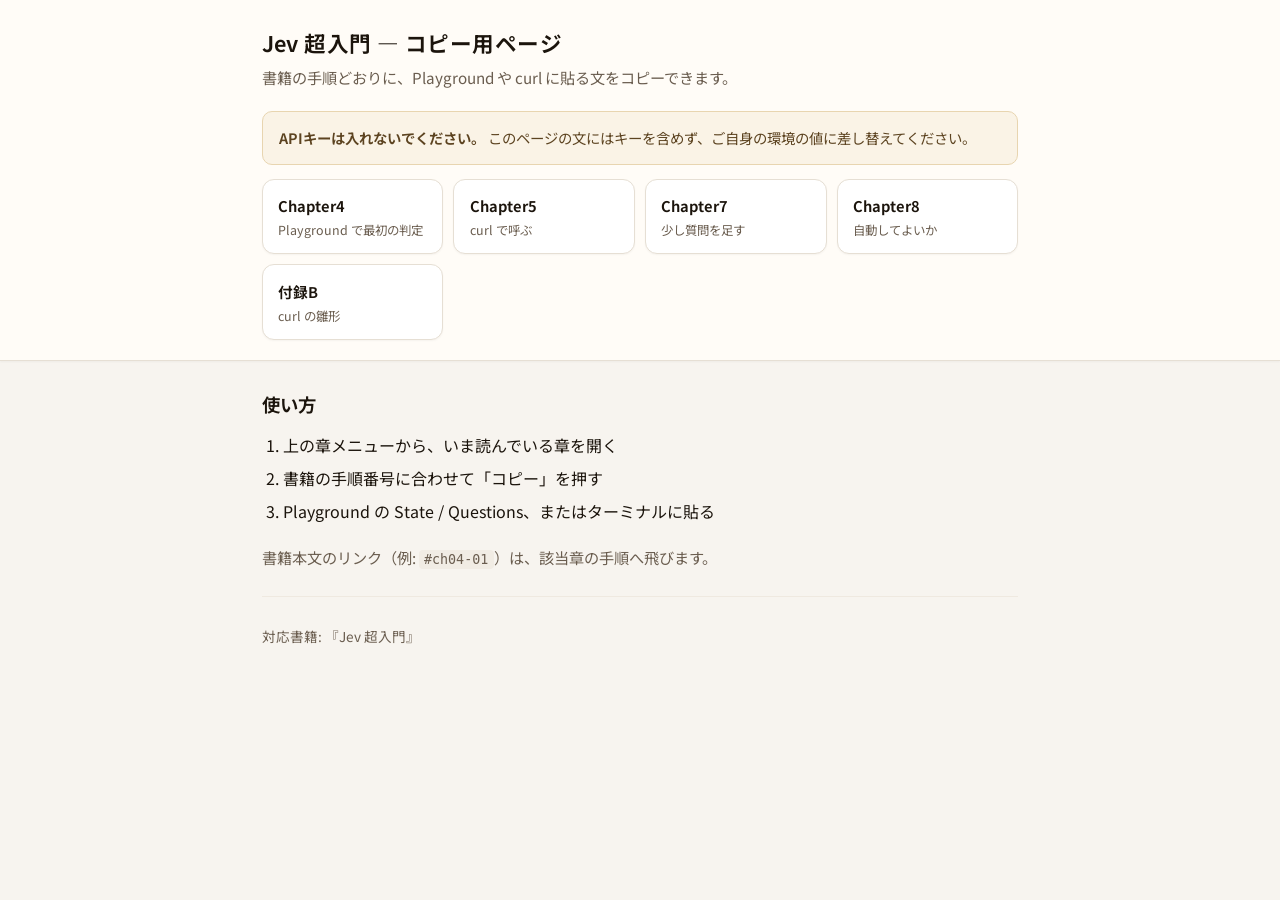
==== commit 22ef9018: "Light ebook redesign: shared CSS/JS, cream paper theme Replace dark inline styles with assets/site.c" ====
--- a/index.html
+++ b/index.html
@@ -1,37 +1,12 @@
 <!DOCTYPE html>
-<html lang="ja"><head><meta charset="utf-8"/><meta name="viewport" content="width=device-width, initial-scale=1"/>
-<title>Jev 超入門 — コピー用</title><style>
-:root{--bg:#0b1020;--panel:#121933;--card:#161e36;--line:#2a3760;--text:#e8ecf7;--muted:#9db4ff;--accent:#3d6bfd;--ok:#22c55e}
-*{box-sizing:border-box}
-body{margin:0;font-family:ui-sans-serif,system-ui,sans-serif;background:var(--bg);color:var(--text);line-height:1.55}
-a{color:var(--muted);text-decoration:none}
-a:hover{text-decoration:underline}
-.wrap{max-width:980px;margin:0 auto;padding:20px}
-header.site{background:var(--panel);border-bottom:1px solid var(--line);padding:22px 20px}
-header.site h1{margin:0 0 8px;font-size:1.35rem}
-header.site p{margin:0;opacity:.85}
-.menu{display:grid;grid-template-columns:repeat(auto-fit,minmax(180px,1fr));gap:10px;margin:18px 0 8px}
-.menu a{display:block;background:var(--card);border:1px solid var(--line);border-radius:12px;padding:14px;color:var(--text)}
-.menu a strong{display:block;margin-bottom:4px}
-.menu a span{display:block;font-size:.85rem;opacity:.75}
-.chapter{margin:28px 0;padding-top:8px;border-top:1px solid var(--line)}
-.chapter h2{margin:0 0 6px;font-size:1.2rem}
-.chapter .blurb{opacity:.8;margin:0 0 14px}
-.step{background:var(--card);border:1px solid var(--line);border-radius:14px;margin:14px 0;overflow:hidden}
-.step>header{padding:14px 16px;border-bottom:1px solid var(--line);background:#182040}
-.step>header h3{margin:0 0 6px;font-size:1rem}
-.step>header p{margin:0;font-size:.9rem;opacity:.8}
-.item{padding:14px 16px;border-top:1px solid #243056}
-.item:first-of-type{border-top:0}
-.item .row{display:flex;gap:10px;align-items:center;flex-wrap:wrap;margin-bottom:8px}
-.item .row h4{flex:1;margin:0;font-size:.95rem;min-width:160px}
-.item .note{font-size:.85rem;opacity:.75;margin:0 0 8px}
-button, .raw{background:var(--accent);color:#fff;border:0;border-radius:8px;padding:8px 12px;font-size:.9rem;cursor:pointer}
-.raw{background:#2a3760;display:inline-block}
-pre{margin:0;padding:12px;background:#0d1328;border-radius:10px;overflow:auto;font-size:.85rem;white-space:pre-wrap}
-.toast{position:fixed;right:16px;bottom:16px;background:var(--ok);color:#052e16;padding:10px 14px;border-radius:8px;display:none;z-index:9}
-footer{opacity:.6;font-size:.85rem;padding:24px 0}
-</style>
+<html lang="ja"><head>
+<meta charset="utf-8"/>
+<meta name="viewport" content="width=device-width, initial-scale=1"/>
+<title>Jev 超入門 — コピー用</title>
+<link rel="preconnect" href="https://fonts.googleapis.com"/>
+<link rel="preconnect" href="https://fonts.gstatic.com" crossorigin/>
+<link href="https://fonts.googleapis.com/css2?family=Noto+Sans+JP:wght@400;500;600;700&display=swap" rel="stylesheet"/>
+<link rel="stylesheet" href="assets/site.css"/>
 <script>
 // 書籍の #ch04-01 などを章ページへ振る
 (function(){
@@ -48,8 +23,9 @@
 </head><body>
 <header class="site"><div class="wrap">
   <h1>Jev 超入門 — コピー用ページ</h1>
-  <p>書籍の手順どおりに、Playground や curl に貼る文をコピーできます。APIキーは入れないでください。</p>
-  <div class="menu"><a href="ch04.html"><strong>Chapter4</strong><span>Chapter4 Playground で最初の判定</span></a><a href="ch05.html"><strong>Chapter5</strong><span>Chapter5 curl で呼ぶ</span></a><a href="ch07.html"><strong>Chapter7</strong><span>Chapter7 少し質問を足す</span></a><a href="ch08.html"><strong>Chapter8</strong><span>Chapter8 自動してよいか</span></a><a href="apb.html"><strong>付録B</strong><span>付録B curl の雛形</span></a></div>
+  <p class="lede">書籍の手順どおりに、Playground や curl に貼る文をコピーできます。</p>
+  <p class="warn"><strong>APIキーは入れないでください。</strong> このページの文にはキーを含めず、ご自身の環境の値に差し替えてください。</p>
+  <div class="menu"><a href="ch04.html"><strong>Chapter4</strong><span>Playground で最初の判定</span></a><a href="ch05.html"><strong>Chapter5</strong><span>curl で呼ぶ</span></a><a href="ch07.html"><strong>Chapter7</strong><span>少し質問を足す</span></a><a href="ch08.html"><strong>Chapter8</strong><span>自動してよいか</span></a><a href="apb.html"><strong>付録B</strong><span>curl の雛形</span></a></div>
 </div></header>
 <main class="wrap">
   <h2>使い方</h2>
--- a/assets/site.css
+++ b/assets/site.css
@@ -0,0 +1,361 @@
+/* Jev 超入門 — companion Pages (ebook feel) */
+:root {
+  --bg: #f7f4ef;
+  --surface: #fffcf7;
+  --card: #ffffff;
+  --line: #e6dfd4;
+  --line-soft: #efe9e0;
+  --text: #1b140c;
+  --muted: #6a5d4f;
+  --accent: #2f7a74;
+  --accent-hover: #266860;
+  --accent-soft: #e8f3f1;
+  --pre-bg: #f1ece4;
+  --warn-bg: #faf3e6;
+  --warn-line: #e8d5b0;
+  --warn-text: #5c4320;
+  --ok: #2f7a4e;
+  --ok-bg: #e8f5ee;
+  --shadow: 0 1px 2px rgba(27, 20, 12, 0.04);
+  --radius: 12px;
+  --max: 800px;
+}
+
+*,
+*::before,
+*::after {
+  box-sizing: border-box;
+}
+
+html {
+  scroll-behavior: smooth;
+}
+
+body {
+  margin: 0;
+  font-family: "Noto Sans JP", "Hiragino Sans", "Hiragino Kaku Gothic ProN",
+    "Yu Gothic UI", "Yu Gothic", Meiryo, system-ui, -apple-system, sans-serif;
+  background: var(--bg);
+  color: var(--text);
+  line-height: 1.7;
+  font-size: 16px;
+  -webkit-font-smoothing: antialiased;
+}
+
+a {
+  color: var(--accent);
+  text-decoration: none;
+}
+
+a:hover {
+  text-decoration: underline;
+  color: var(--accent-hover);
+}
+
+.wrap {
+  max-width: var(--max);
+  margin: 0 auto;
+  padding: 0 1.35rem;
+}
+
+/* —— Header / chapter menu —— */
+header.site {
+  background: var(--surface);
+  border-bottom: 1px solid var(--line);
+  padding: 1.75rem 0 1.25rem;
+  box-shadow: var(--shadow);
+}
+
+header.site h1 {
+  margin: 0 0 0.45rem;
+  font-size: 1.35rem;
+  font-weight: 650;
+  letter-spacing: 0.02em;
+  line-height: 1.4;
+}
+
+header.site .lede {
+  margin: 0 0 0.75rem;
+  color: var(--muted);
+  font-size: 0.95rem;
+}
+
+header.site .back {
+  display: inline-block;
+  margin: 0 0 1rem;
+  font-size: 0.9rem;
+}
+
+.menu {
+  display: grid;
+  grid-template-columns: repeat(auto-fit, minmax(148px, 1fr));
+  gap: 0.65rem;
+  margin: 0.85rem 0 0;
+}
+
+.menu a {
+  display: block;
+  background: var(--card);
+  border: 1px solid var(--line);
+  border-radius: var(--radius);
+  padding: 0.85rem 0.95rem;
+  color: var(--text);
+  text-decoration: none;
+  transition: border-color 0.15s ease, box-shadow 0.15s ease, background 0.15s ease;
+  box-shadow: var(--shadow);
+}
+
+.menu a:hover {
+  border-color: #cfc4b4;
+  box-shadow: 0 2px 8px rgba(27, 20, 12, 0.06);
+  text-decoration: none;
+}
+
+.menu a[aria-current="page"] {
+  border-color: var(--accent);
+  background: var(--accent-soft);
+}
+
+.menu a strong {
+  display: block;
+  margin-bottom: 0.2rem;
+  font-size: 0.92rem;
+  font-weight: 650;
+}
+
+.menu a span {
+  display: block;
+  font-size: 0.78rem;
+  color: var(--muted);
+  line-height: 1.45;
+}
+
+/* —— Warning —— */
+.warn {
+  margin: 1.25rem 0 0;
+  padding: 0.85rem 1rem;
+  background: var(--warn-bg);
+  border: 1px solid var(--warn-line);
+  border-radius: 10px;
+  color: var(--warn-text);
+  font-size: 0.9rem;
+}
+
+.warn strong {
+  font-weight: 650;
+}
+
+/* —— Main —— */
+main.wrap {
+  padding-top: 1.75rem;
+  padding-bottom: 2.5rem;
+}
+
+main h2 {
+  margin: 0 0 0.75rem;
+  font-size: 1.15rem;
+  font-weight: 650;
+}
+
+main ol {
+  margin: 0 0 1.25rem;
+  padding-left: 1.35rem;
+  color: var(--text);
+}
+
+main ol li {
+  margin: 0.35rem 0;
+}
+
+main > p {
+  color: var(--muted);
+  font-size: 0.95rem;
+}
+
+code.inline,
+main code:not(pre code) {
+  font-family: ui-monospace, "SF Mono", Menlo, Consolas, monospace;
+  font-size: 0.88em;
+  background: var(--pre-bg);
+  padding: 0.12em 0.4em;
+  border-radius: 4px;
+}
+
+/* —— Step cards —— */
+.step {
+  background: var(--card);
+  border: 1px solid var(--line);
+  border-radius: 14px;
+  margin: 1.35rem 0;
+  overflow: hidden;
+  box-shadow: var(--shadow);
+}
+
+.step > header {
+  padding: 1rem 1.15rem 0.95rem;
+  border-bottom: 1px solid var(--line-soft);
+  background: linear-gradient(180deg, #fffcf7 0%, #faf6f0 100%);
+}
+
+.step > header h3 {
+  margin: 0 0 0.35rem;
+  font-size: 1.02rem;
+  font-weight: 650;
+  letter-spacing: 0.01em;
+}
+
+.step > header p {
+  margin: 0;
+  font-size: 0.9rem;
+  color: var(--muted);
+  line-height: 1.55;
+}
+
+.item {
+  padding: 1.05rem 1.15rem 1.15rem;
+  border-top: 1px solid var(--line-soft);
+  scroll-margin-top: 1.25rem;
+}
+
+.item:first-of-type {
+  border-top: 0;
+}
+
+.item .row {
+  display: flex;
+  gap: 0.55rem;
+  align-items: center;
+  flex-wrap: wrap;
+  margin-bottom: 0.55rem;
+}
+
+.item .row h4 {
+  flex: 1;
+  margin: 0;
+  font-size: 0.95rem;
+  font-weight: 600;
+  min-width: 140px;
+  line-height: 1.4;
+}
+
+.item .note {
+  font-size: 0.85rem;
+  color: var(--muted);
+  margin: 0 0 0.65rem;
+}
+
+/* —— Buttons —— */
+button[data-copy] {
+  background: var(--accent);
+  color: #fff;
+  border: 0;
+  border-radius: 8px;
+  padding: 0.45rem 0.9rem;
+  font-size: 0.875rem;
+  font-family: inherit;
+  font-weight: 600;
+  cursor: pointer;
+  transition: background 0.15s ease;
+}
+
+button[data-copy]:hover {
+  background: var(--accent-hover);
+}
+
+button[data-copy]:focus-visible {
+  outline: 2px solid var(--accent);
+  outline-offset: 2px;
+}
+
+a.raw {
+  background: transparent;
+  color: var(--muted);
+  border: 1px solid var(--line);
+  border-radius: 8px;
+  padding: 0.4rem 0.85rem;
+  font-size: 0.85rem;
+  display: inline-block;
+  text-decoration: none;
+  transition: border-color 0.15s ease, color 0.15s ease;
+}
+
+a.raw:hover {
+  border-color: #cfc4b4;
+  color: var(--text);
+  text-decoration: none;
+}
+
+/* —— Code blocks —— */
+pre {
+  margin: 0;
+  padding: 0.95rem 1rem;
+  background: var(--pre-bg);
+  border: 1px solid var(--line-soft);
+  border-radius: 10px;
+  overflow: auto;
+  font-size: 0.84rem;
+  line-height: 1.55;
+  white-space: pre-wrap;
+  word-break: break-word;
+  color: var(--text);
+}
+
+pre code {
+  font-family: ui-monospace, "SF Mono", Menlo, Consolas, "Cascadia Mono", monospace;
+  background: none;
+  padding: 0;
+  font-size: inherit;
+  color: inherit;
+}
+
+/* —— Toast —— */
+.toast {
+  position: fixed;
+  right: 1rem;
+  bottom: 1rem;
+  background: var(--ok-bg);
+  color: var(--ok);
+  border: 1px solid #b8dcc8;
+  padding: 0.65rem 1rem;
+  border-radius: 8px;
+  display: none;
+  z-index: 50;
+  font-size: 0.9rem;
+  font-weight: 600;
+  box-shadow: 0 4px 16px rgba(27, 20, 12, 0.08);
+}
+
+.toast.is-visible {
+  display: block;
+}
+
+/* —— Footer —— */
+footer {
+  color: var(--muted);
+  font-size: 0.85rem;
+  padding: 1.75rem 0 0.5rem;
+  border-top: 1px solid var(--line-soft);
+  margin-top: 1.5rem;
+}
+
+@media (max-width: 520px) {
+  header.site {
+    padding: 1.35rem 0 1rem;
+  }
+
+  header.site h1 {
+    font-size: 1.2rem;
+  }
+
+  .wrap {
+    padding: 0 1.05rem;
+  }
+
+  .menu {
+    grid-template-columns: 1fr 1fr;
+  }
+
+  pre {
+    font-size: 0.8rem;
+  }
+}
